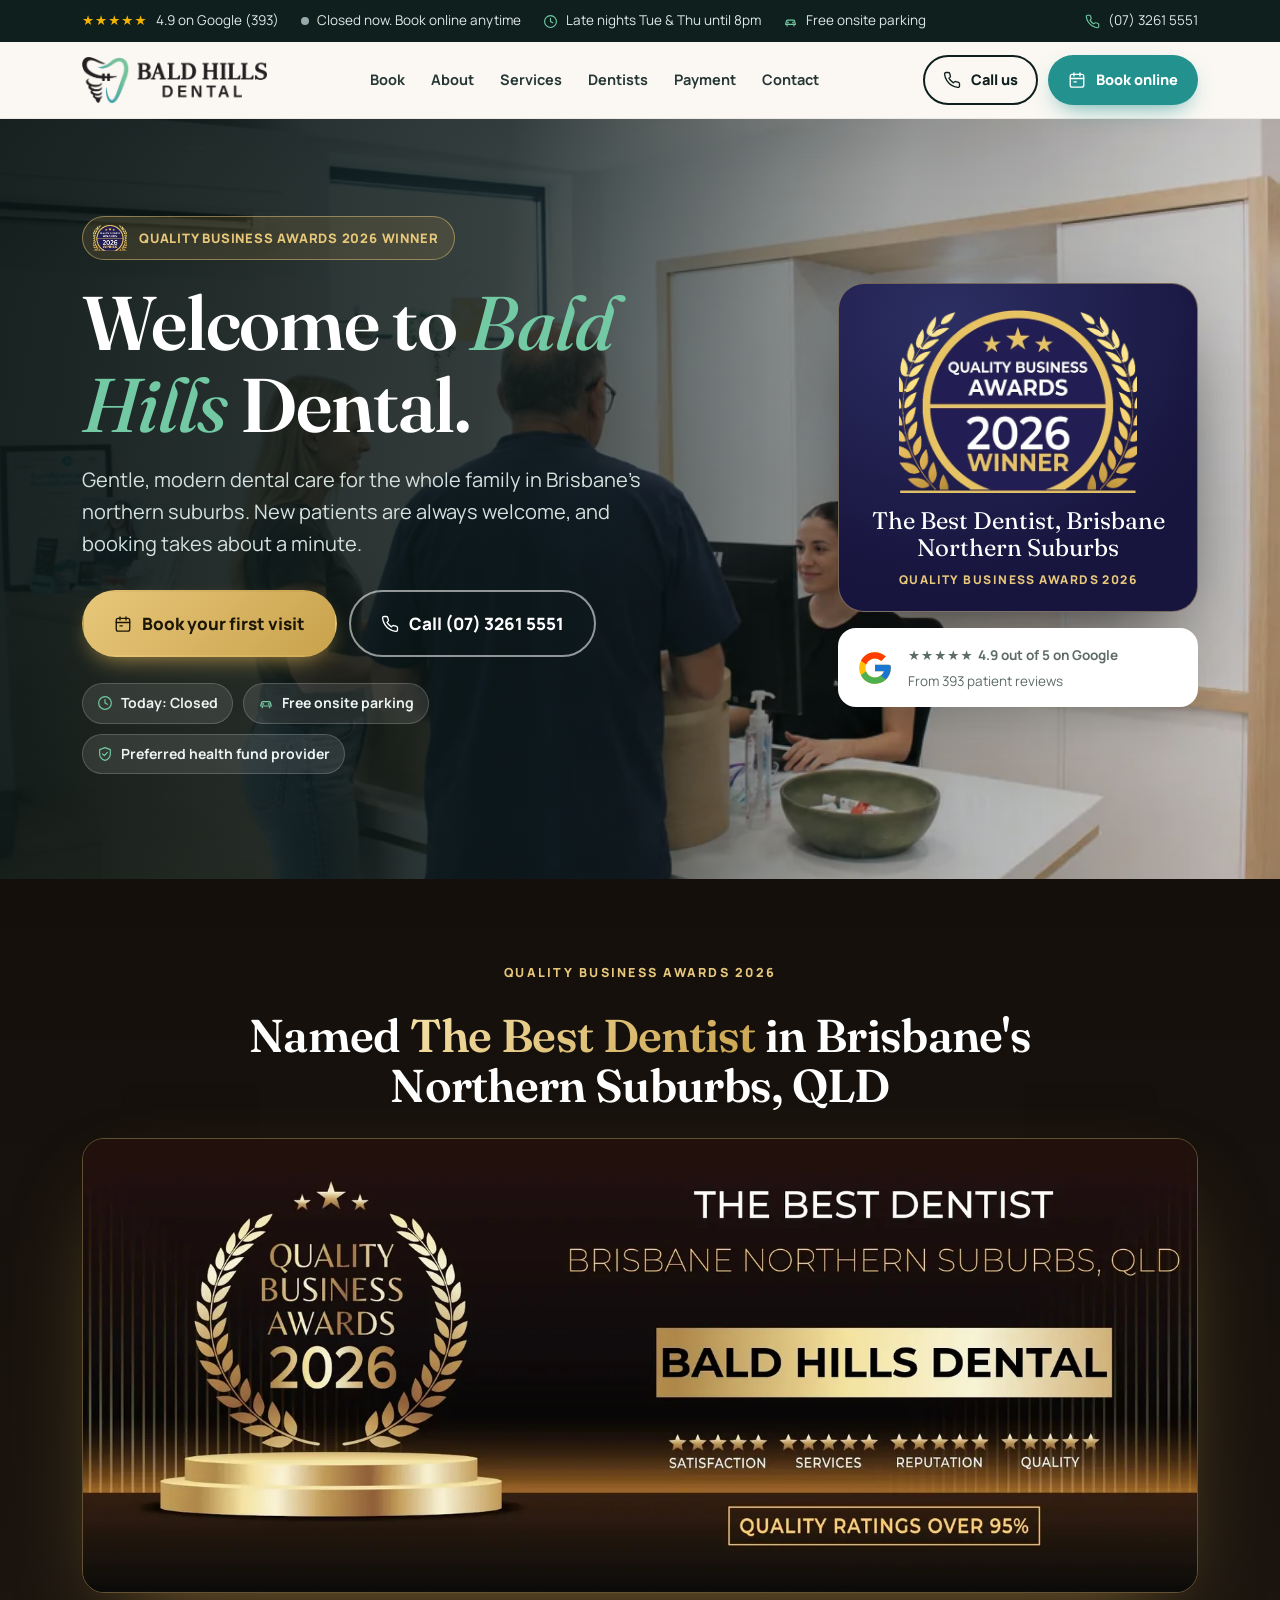
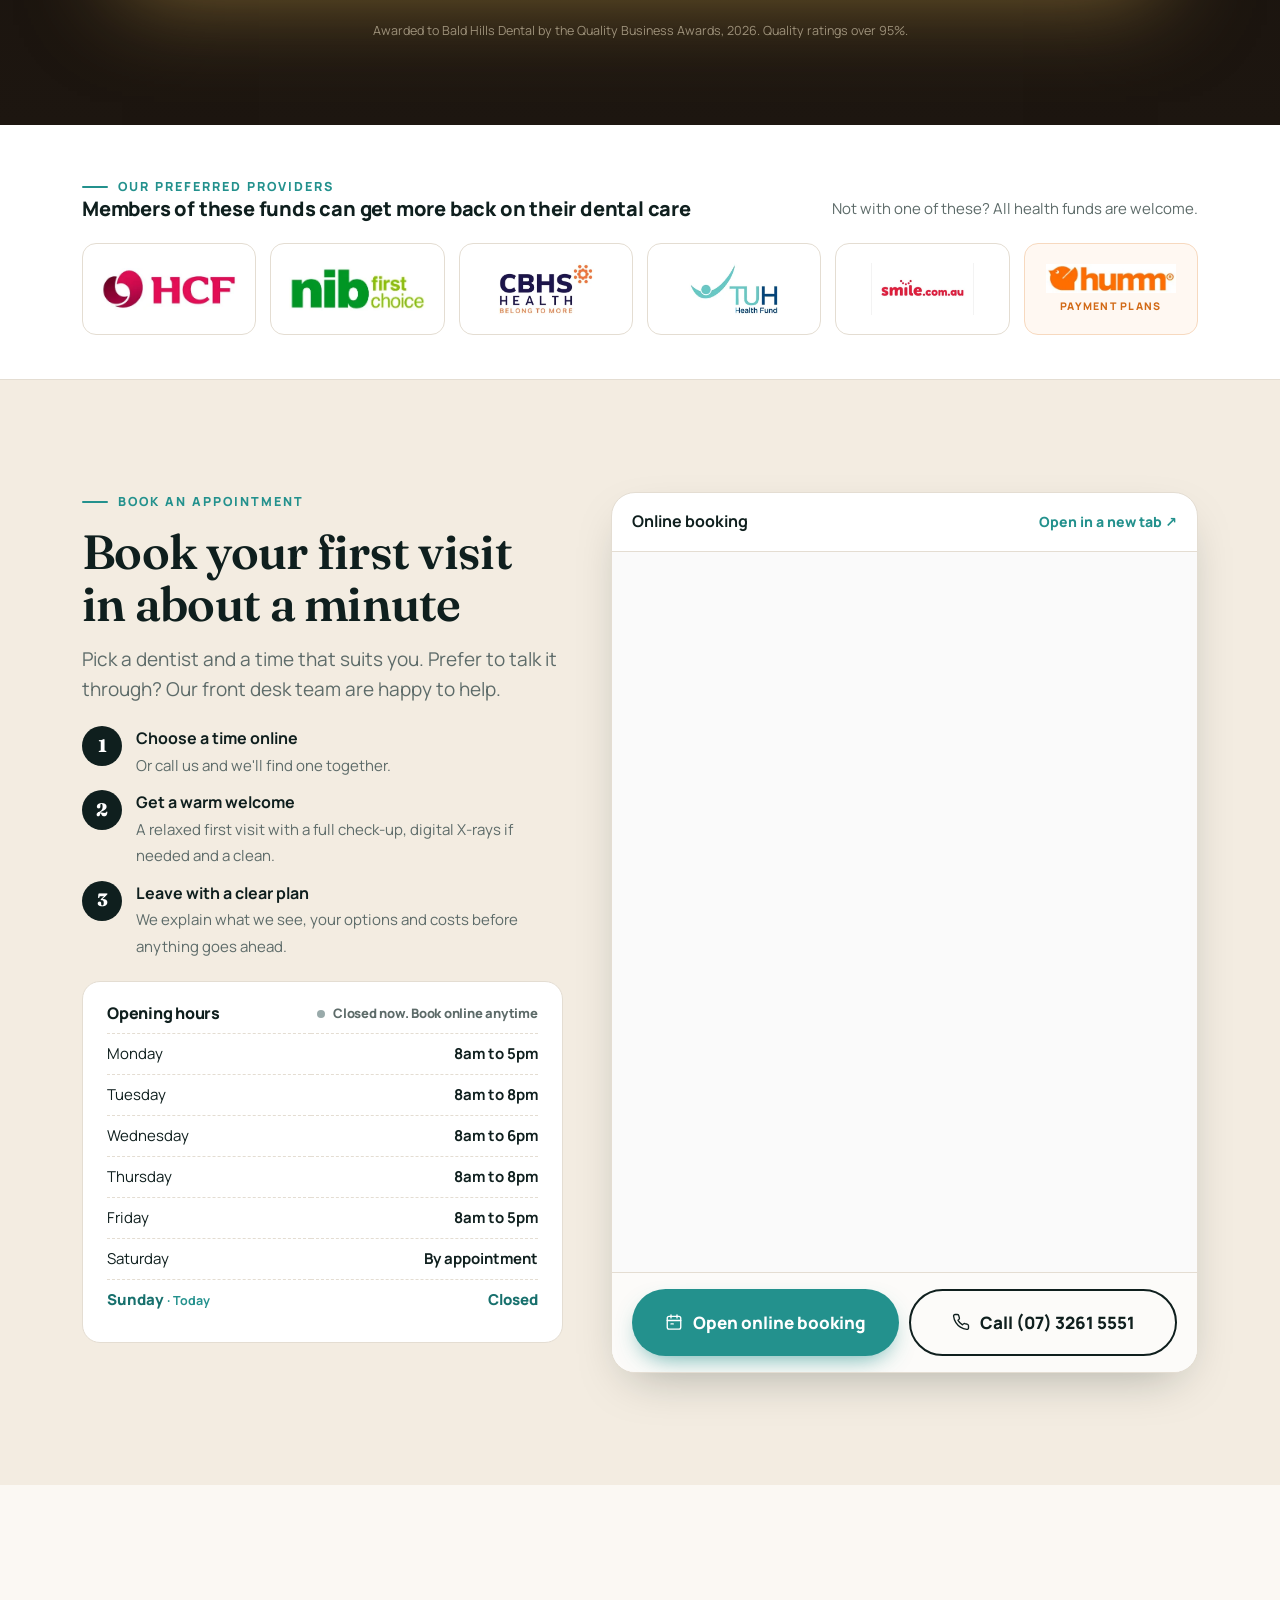
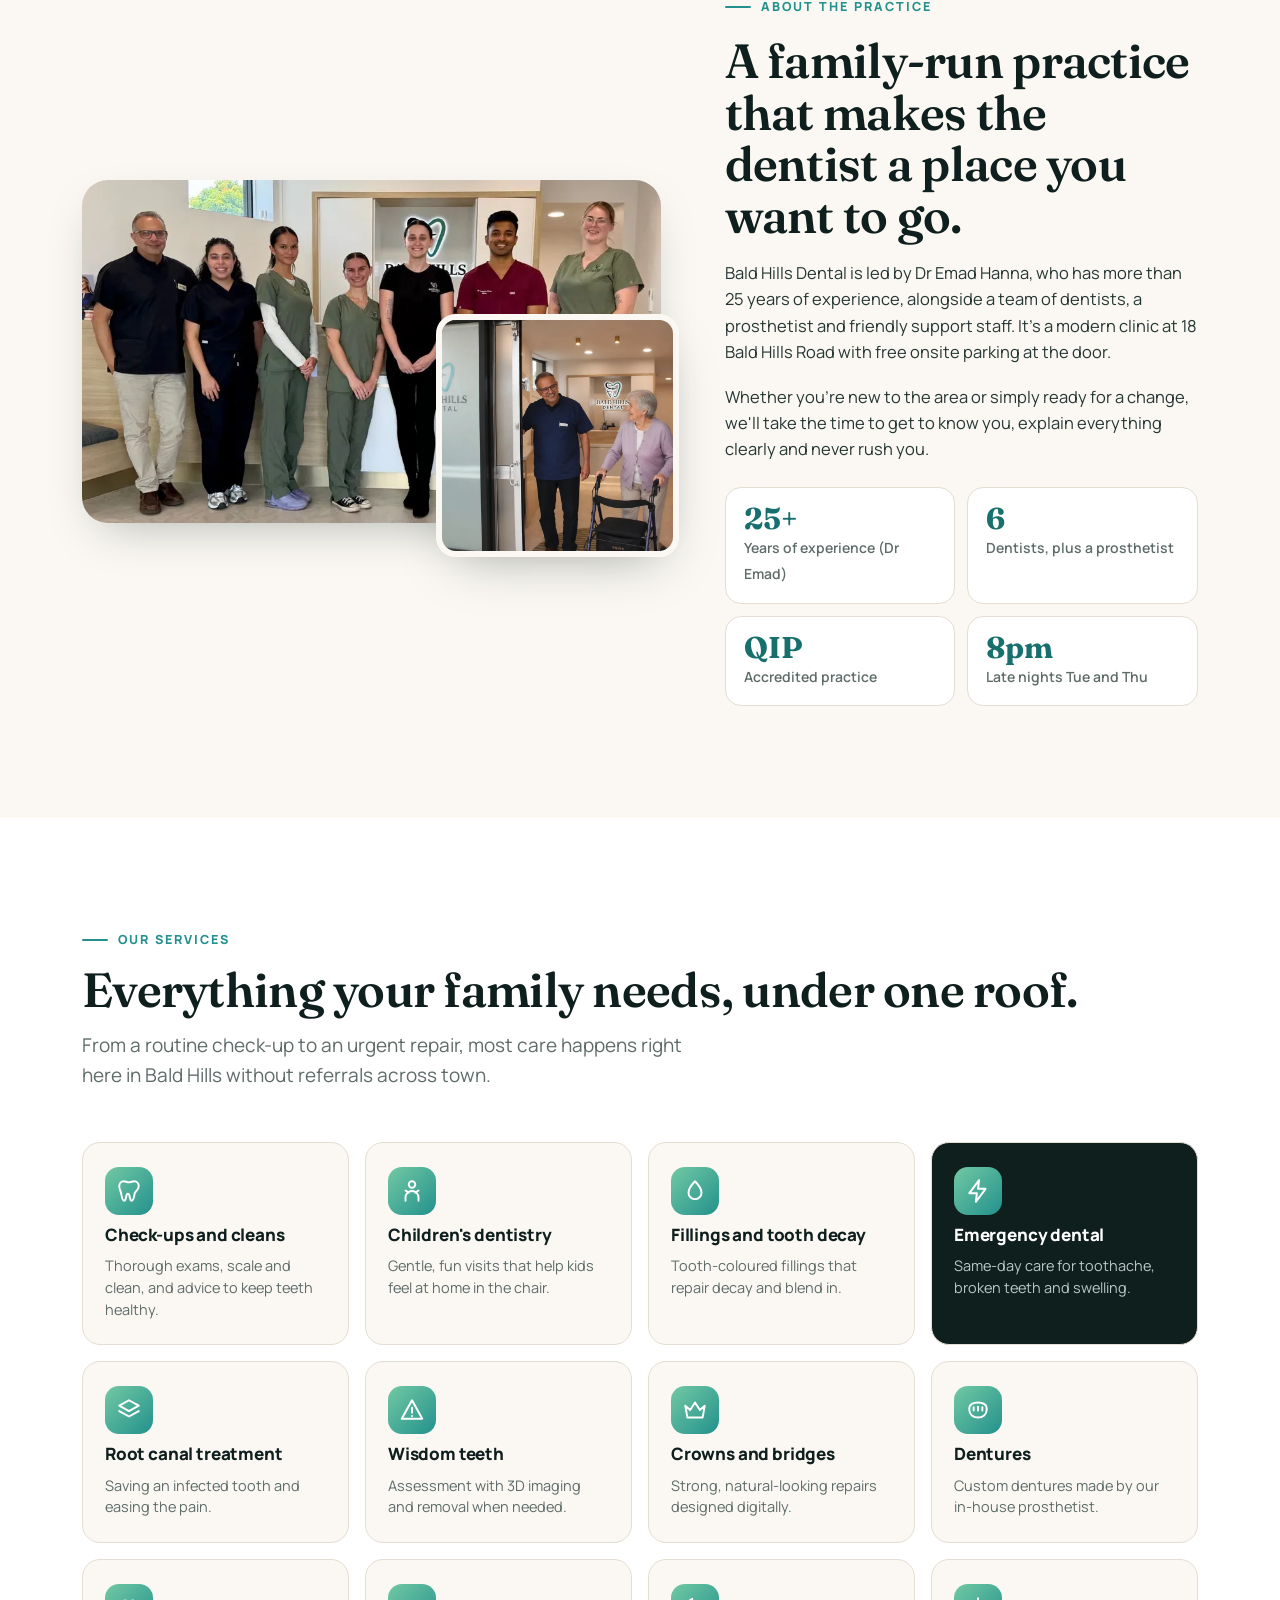
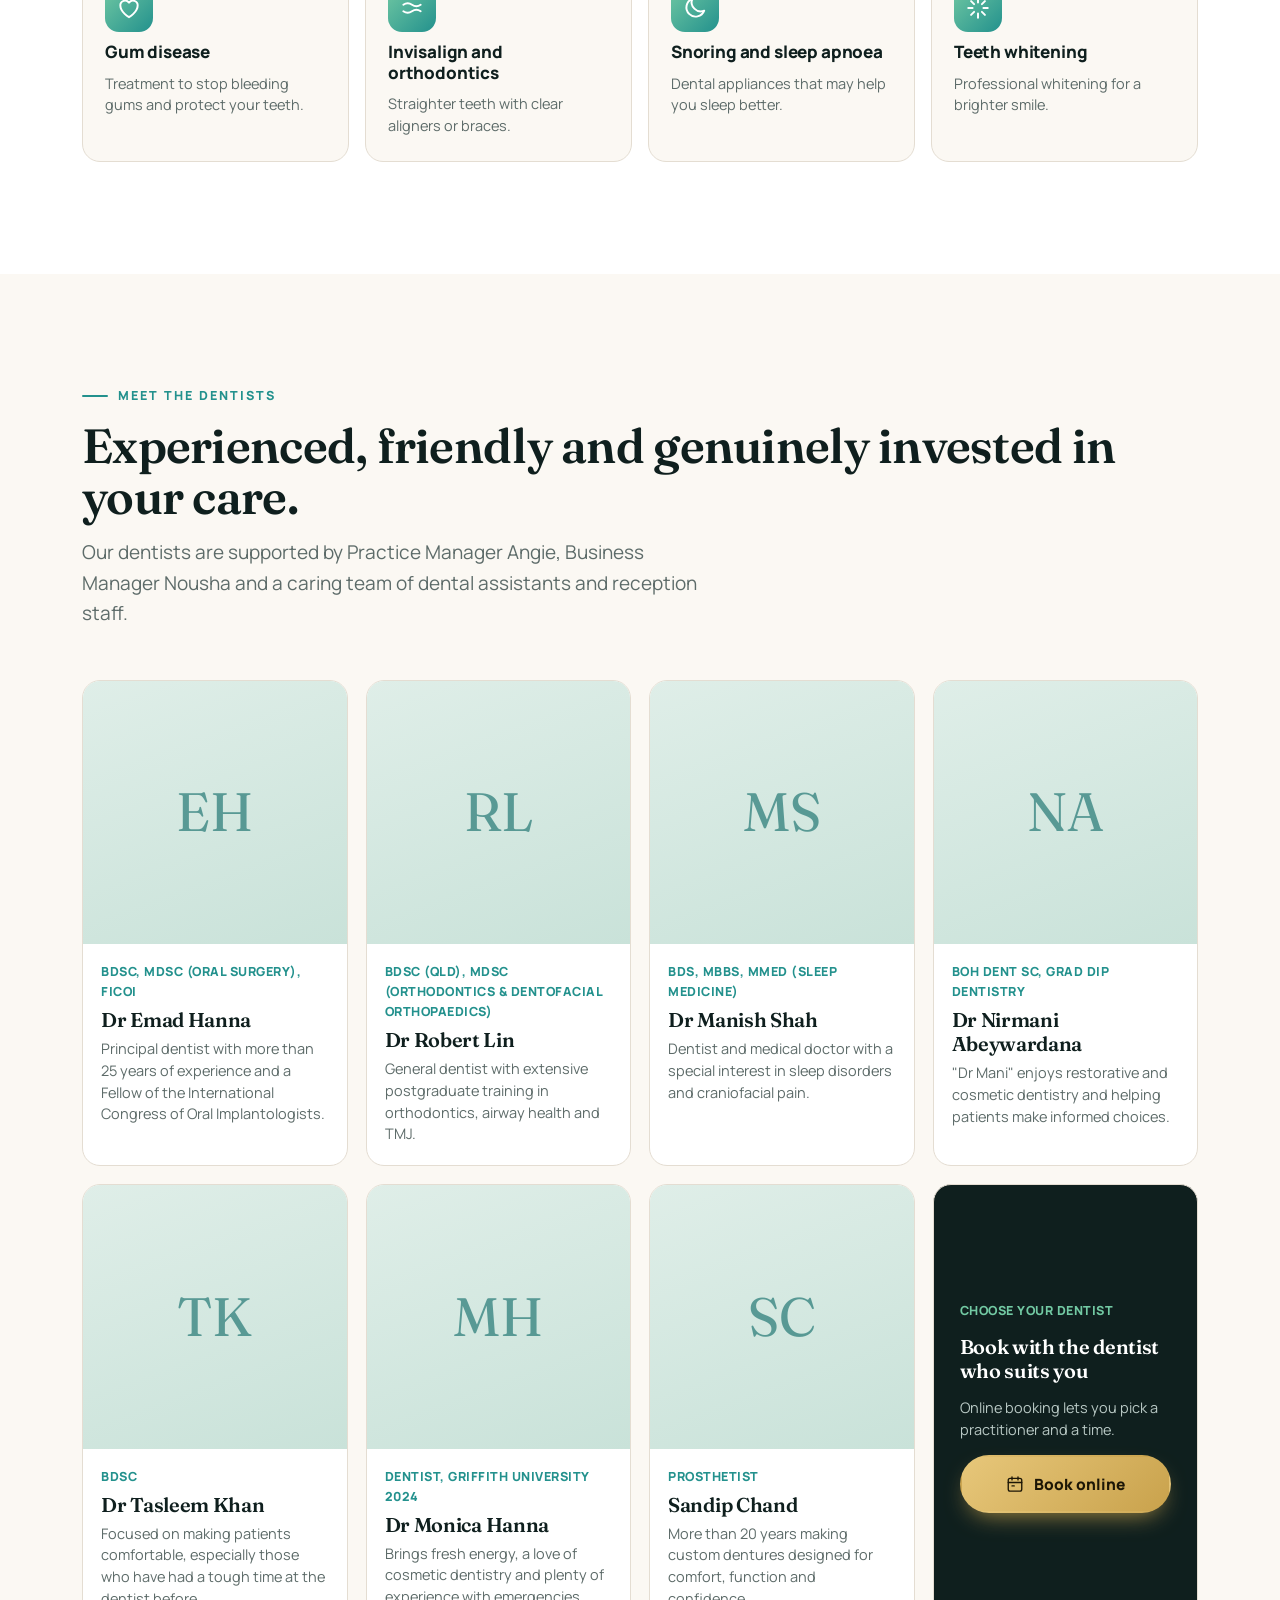
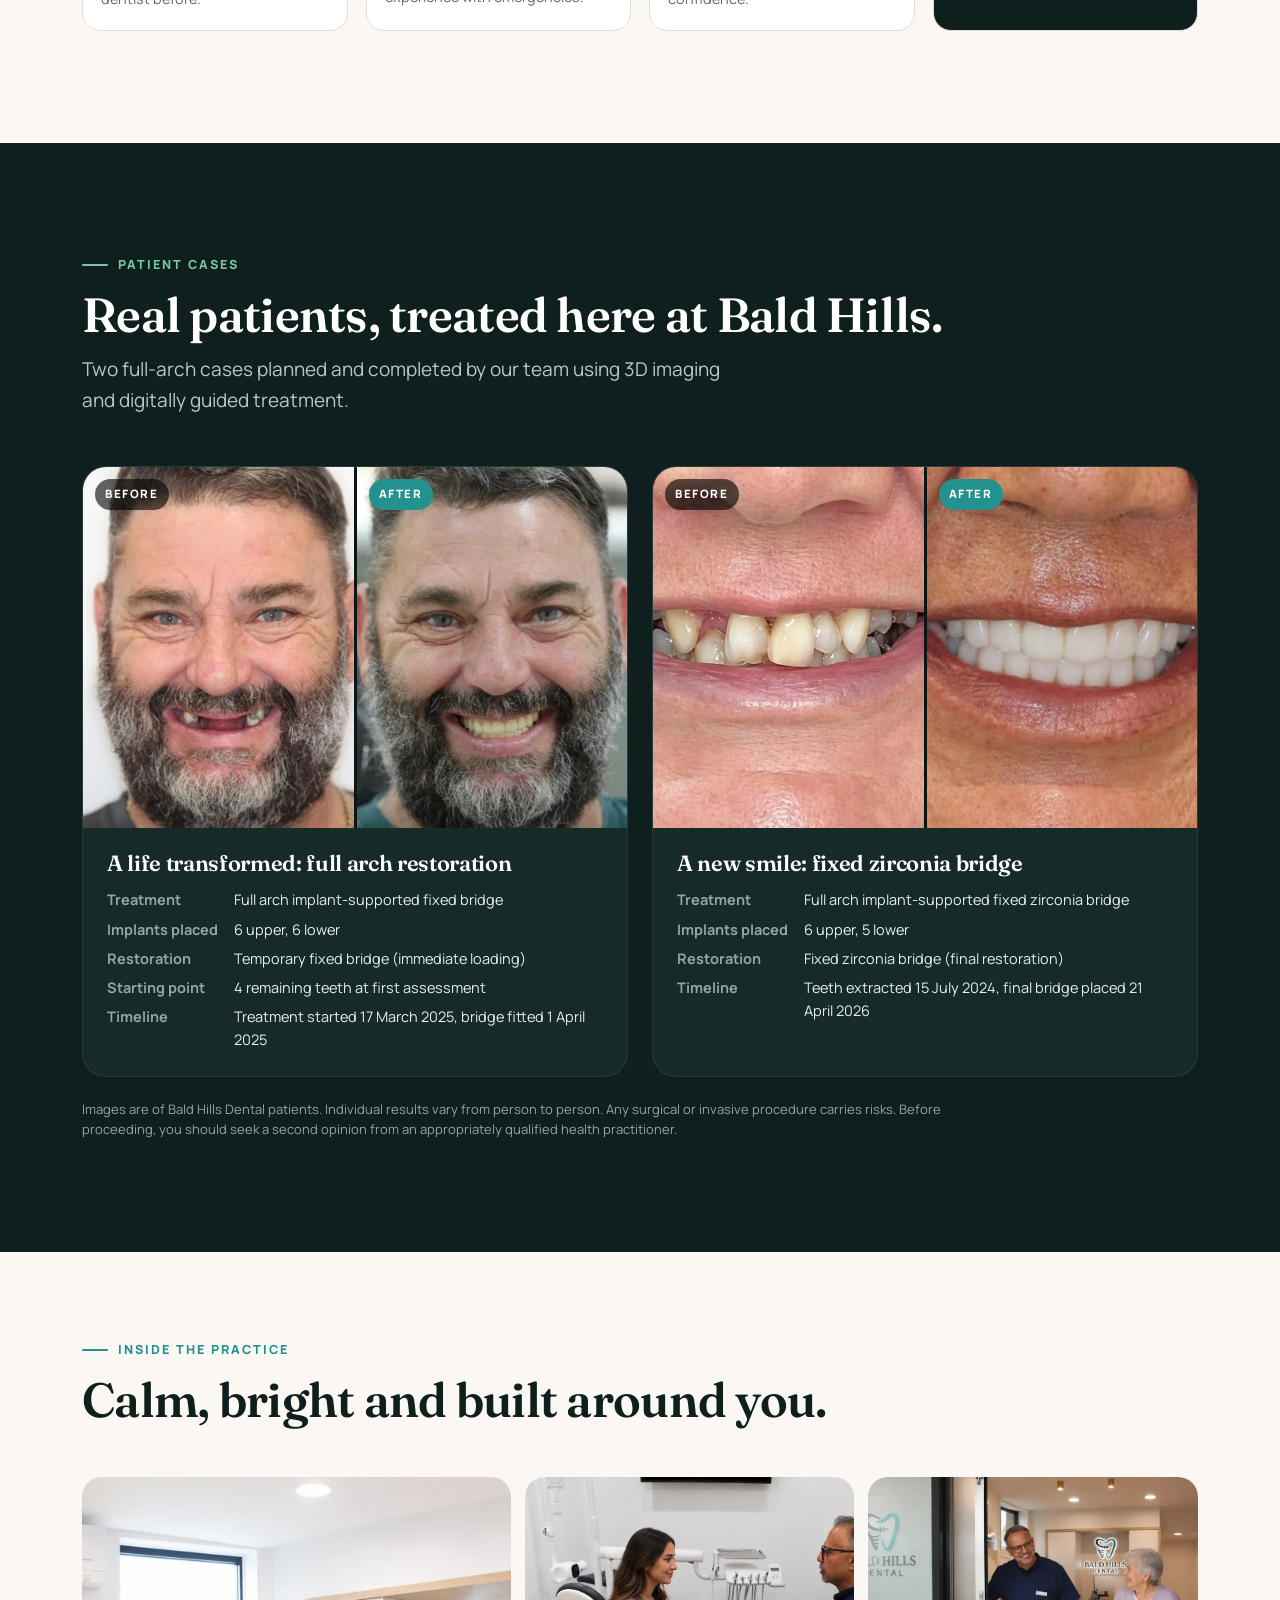
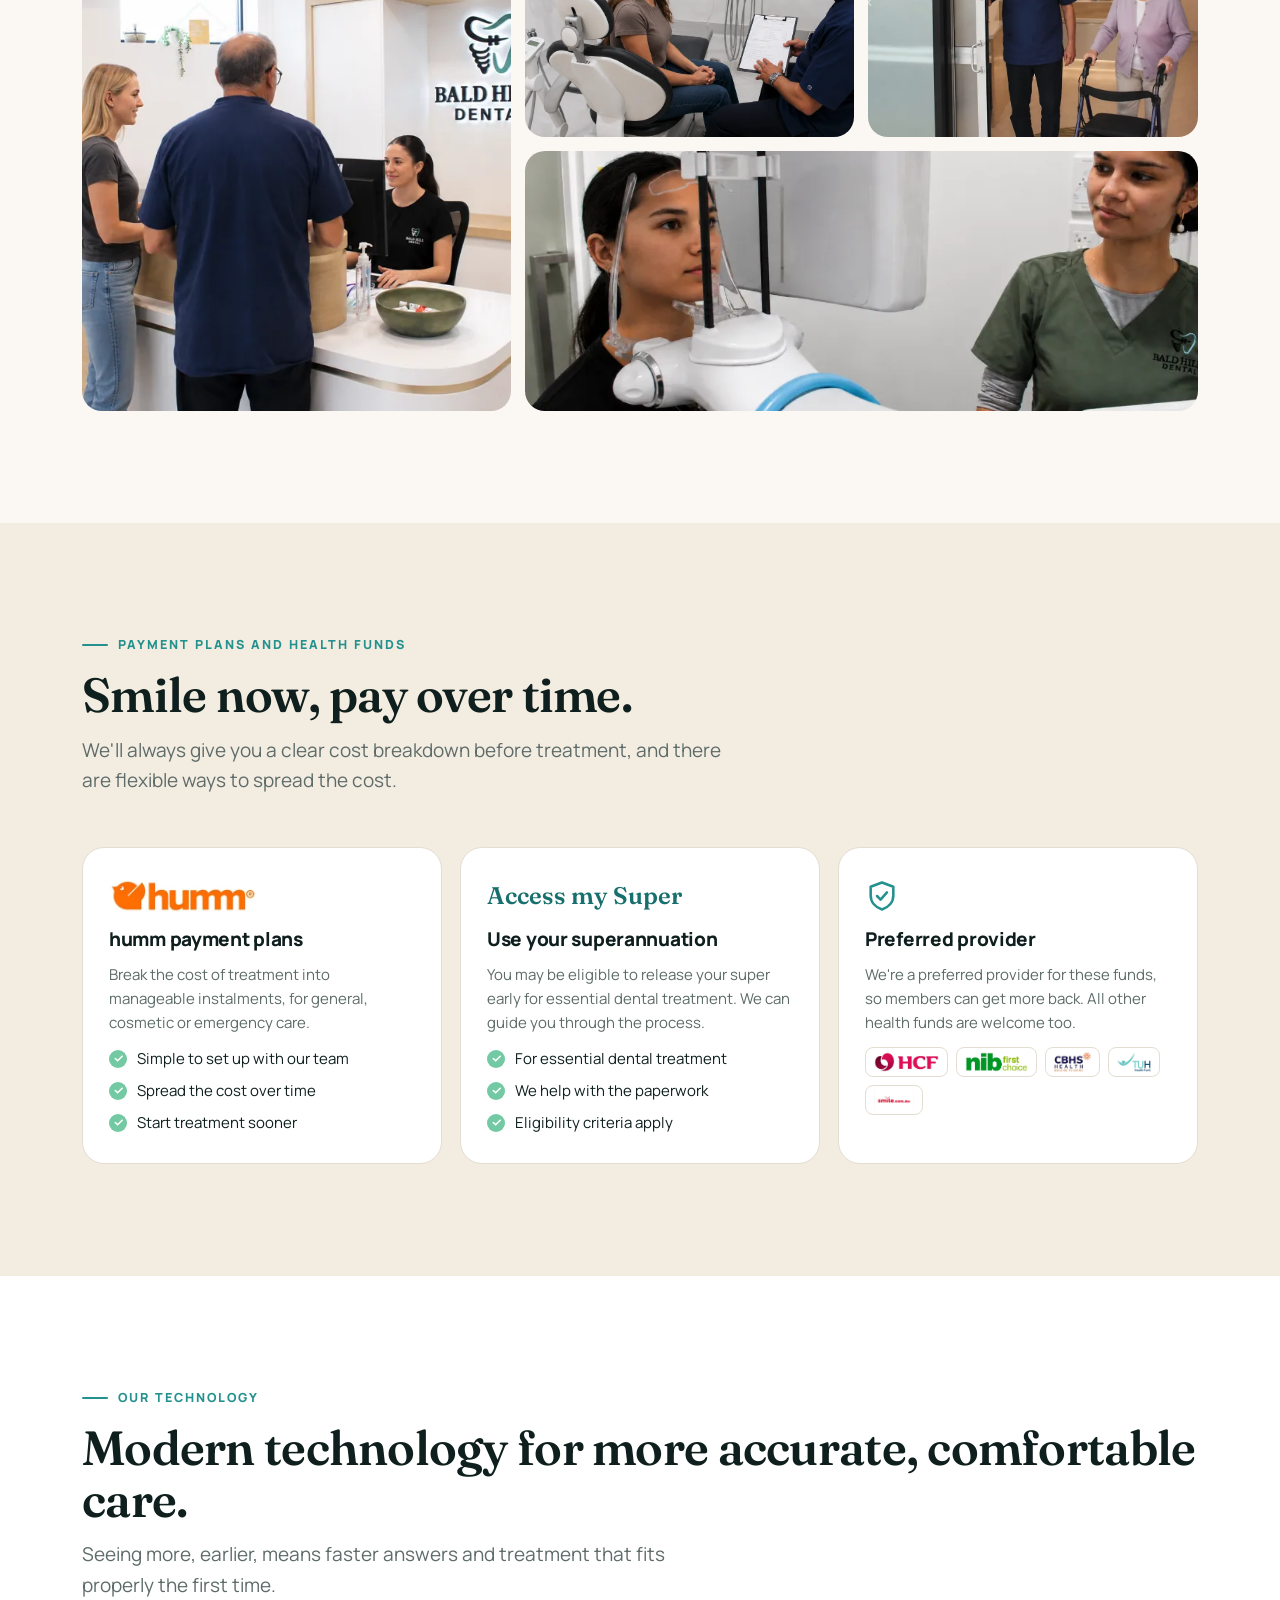
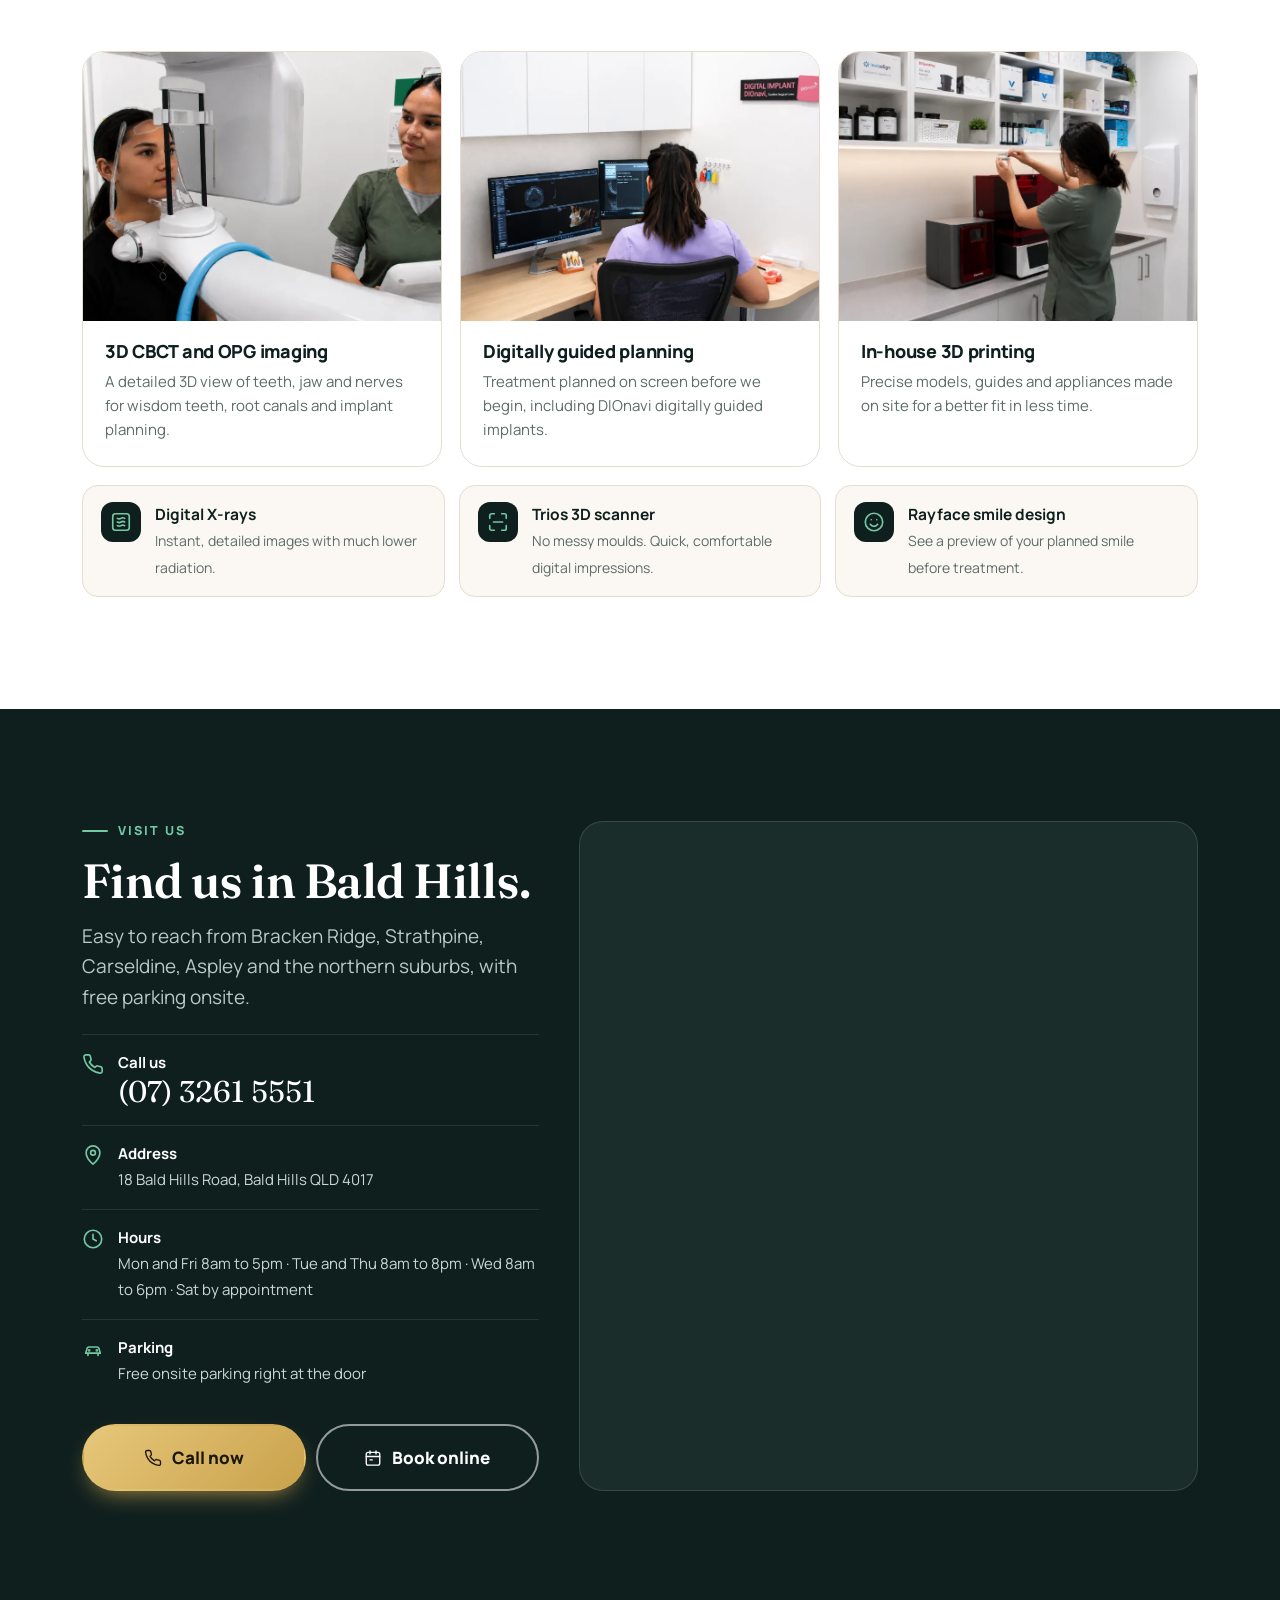
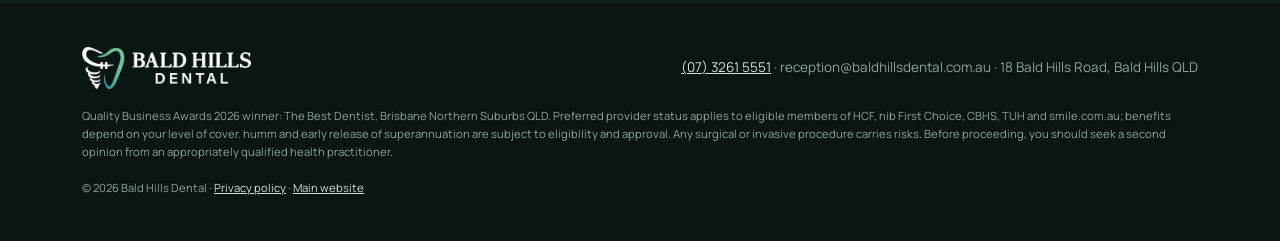
==== new-patients/index.html @ 17e0c35c "Add files via upload" ====
<!doctype html>
<html lang="en-AU">
<head>
<meta charset="utf-8">
<meta name="viewport" content="width=device-width, initial-scale=1, viewport-fit=cover">
<title>New Patients Welcome | Bald Hills Dental, Brisbane North</title>
<meta name="description" content="Award-winning family dentist in Bald Hills. New patients welcome, late nights Tue and Thu, free parking and preferred provider for HCF, nib, CBHS and TUH. Book online.">
<meta name="robots" content="noindex, follow">
<meta name="theme-color" content="#0f1f1e">
<link rel="icon" href="../assets/images/logo-icon.webp">
<!-- Settings: add the real Google rating and review count from the practice's Google Business Profile.
     Leave rating blank and the badge simply says "Read our Google reviews". -->
<script>
  window.BHD = {
    rating: "4.9",       /* Google rating as at 5 Nov 2026 */
    reviewCount: "393",  /* update as reviews grow */
    reviewsUrl: "https://www.google.com/maps/search/?api=1&query=Bald+Hills+Dental+18+Bald+Hills+Rd+Bald+Hills+QLD"
  };
</script>
<!-- Google Tag Manager (Bald Hills Dental container) -->
<script>(function(w,d,s,l,i){w[l]=w[l]||[];w[l].push({'gtm.start':new Date().getTime(),event:'gtm.js'});var f=d.getElementsByTagName(s)[0],j=d.createElement(s),dl=l!='dataLayer'?'&l='+l:'';j.async=true;j.src='https://www.googletagmanager.com/gtm.js?id='+i+dl;f.parentNode.insertBefore(j,f);})(window,document,'script','dataLayer','GTM-NWV7RPR8');</script>
<link rel="preconnect" href="https://fonts.googleapis.com">
<link rel="preconnect" href="https://fonts.gstatic.com" crossorigin>
<link href="https://fonts.googleapis.com/css2?family=Fraunces:ital,opsz,wght@0,9..144,500;0,9..144,600;1,9..144,500&family=Manrope:wght@500;600;700;800&display=swap" rel="stylesheet">
<link rel="stylesheet" href="../assets/css/styles.css">
<link rel="preload" as="image" href="../assets/images/reception.webp">
</head>
<body data-page="new-patient">
<noscript><iframe src="https://www.googletagmanager.com/ns.html?id=GTM-NWV7RPR8" height="0" width="0" style="display:none;visibility:hidden"></iframe></noscript>

<div class="topbar"><div class="wrap">
  <div class="tb-items">
    <a class="tb-item" data-reviews-link href="#" target="_blank" rel="noopener"><span class="stars" data-stars>★★★★★</span><span data-reviews-short>Google reviews</span></a>
    <span class="tb-item"><span class="dot" data-open-dot></span><span data-open-status>Open Mon to Fri</span></span>
    <span class="tb-item tb-hide"><svg viewBox="0 0 24 24" fill="none" stroke="currentColor" stroke-width="1.8" stroke-linecap="round" stroke-linejoin="round" aria-hidden="true"><circle cx="12" cy="12" r="9.5"/><path d="M12 7v5l3.5 2"/></svg>Late nights Tue &amp; Thu until 8pm</span>
    <span class="tb-item tb-hide"><svg viewBox="0 0 24 24" fill="none" stroke="currentColor" stroke-width="1.8" stroke-linecap="round" stroke-linejoin="round" aria-hidden="true"><path d="M5 16.5h14M6.5 16.5V19M17.5 16.5V19M4 16.5l1.6-5.3A2 2 0 0 1 7.5 9.8h9a2 2 0 0 1 1.9 1.4l1.6 5.3"/><circle cx="7.8" cy="13.6" r=".6"/><circle cx="16.2" cy="13.6" r=".6"/></svg>Free onsite parking</span>
  </div>
  <a class="tb-item tb-hide js-call" href="tel:0732615551" data-loc="topbar"><svg viewBox="0 0 24 24" fill="none" stroke="currentColor" stroke-width="1.8" stroke-linecap="round" stroke-linejoin="round" aria-hidden="true"><path d="M22 16.9v3a2 2 0 0 1-2.2 2 19.8 19.8 0 0 1-8.6-3.1 19.5 19.5 0 0 1-6-6A19.8 19.8 0 0 1 2.1 4.2 2 2 0 0 1 4.1 2h3a2 2 0 0 1 2 1.7c.1.9.4 1.8.7 2.7a2 2 0 0 1-.5 2.1L8 9.8a16 16 0 0 0 6 6l1.3-1.3a2 2 0 0 1 2.1-.4c.9.3 1.8.6 2.7.7a2 2 0 0 1 1.7 2z"/></svg>(07) 3261 5551</a>
</div></div>
<header class="header"><div class="wrap">
  <a class="brand" href="#top" aria-label="Bald Hills Dental"><img src="../assets/images/logo-horizontal.webp" alt="Bald Hills Dental" width="800" height="199"></a>
  <nav class="nav" aria-label="Page sections">
    <a href="#book">Book</a><a href="#about">About</a><a href="#services">Services</a><a href="#team">Dentists</a><a href="#payment">Payment</a><a href="#contact">Contact</a>
  </nav>
  <div class="header-cta"><a class="btn btn-outline js-call " href="tel:0732615551" data-loc="header"><svg viewBox="0 0 24 24" fill="none" stroke="currentColor" stroke-width="1.8" stroke-linecap="round" stroke-linejoin="round" aria-hidden="true"><path d="M22 16.9v3a2 2 0 0 1-2.2 2 19.8 19.8 0 0 1-8.6-3.1 19.5 19.5 0 0 1-6-6A19.8 19.8 0 0 1 2.1 4.2 2 2 0 0 1 4.1 2h3a2 2 0 0 1 2 1.7c.1.9.4 1.8.7 2.7a2 2 0 0 1-.5 2.1L8 9.8a16 16 0 0 0 6 6l1.3-1.3a2 2 0 0 1 2.1-.4c.9.3 1.8.6 2.7.7a2 2 0 0 1 1.7 2z"/></svg>Call us</a><a class="btn btn-primary js-book " href="https://www.ultimoht.net.au/webappointment/PatientDetails.aspx?DentalOfficeID=16752235" target="_blank" rel="noopener" data-loc="header"><svg viewBox="0 0 24 24" fill="none" stroke="currentColor" stroke-width="1.8" stroke-linecap="round" stroke-linejoin="round" aria-hidden="true"><rect x="3" y="4.5" width="18" height="17" rx="2.5"/><path d="M16 2.5v4M8 2.5v4M3 10h18M8 14.5h3"/></svg>Book online</a></div>
</div></header>

<section class="hero" id="top">
  <div class="hero-bg"><img src="../assets/images/reception.webp" alt="" width="934" height="687" fetchpriority="high"></div>
  <div class="wrap">
    <div>
      <span class="hero-award-pill"><img src="../assets/images/award-badge.webp" alt="" width="34" height="26">Quality Business Awards 2026 winner</span>
      <h1>Welcome to <em>Bald Hills</em> Dental.</h1>
      <p class="sub">Gentle, modern dental care for the whole family in Brisbane's northern suburbs. New patients are always welcome, and booking takes about a minute.</p>
      <div class="hero-ctas"><a class="btn btn-gold btn-lg js-book " href="https://www.ultimoht.net.au/webappointment/PatientDetails.aspx?DentalOfficeID=16752235" target="_blank" rel="noopener" data-loc="hero"><svg viewBox="0 0 24 24" fill="none" stroke="currentColor" stroke-width="1.8" stroke-linecap="round" stroke-linejoin="round" aria-hidden="true"><rect x="3" y="4.5" width="18" height="17" rx="2.5"/><path d="M16 2.5v4M8 2.5v4M3 10h18M8 14.5h3"/></svg>Book your first visit</a><a class="btn btn-ghost btn-lg js-call " href="tel:0732615551" data-loc="hero"><svg viewBox="0 0 24 24" fill="none" stroke="currentColor" stroke-width="1.8" stroke-linecap="round" stroke-linejoin="round" aria-hidden="true"><path d="M22 16.9v3a2 2 0 0 1-2.2 2 19.8 19.8 0 0 1-8.6-3.1 19.5 19.5 0 0 1-6-6A19.8 19.8 0 0 1 2.1 4.2 2 2 0 0 1 4.1 2h3a2 2 0 0 1 2 1.7c.1.9.4 1.8.7 2.7a2 2 0 0 1-.5 2.1L8 9.8a16 16 0 0 0 6 6l1.3-1.3a2 2 0 0 1 2.1-.4c.9.3 1.8.6 2.7.7a2 2 0 0 1 1.7 2z"/></svg>Call (07) 3261 5551</a></div>
      <div class="hero-facts">
        <span class="chip"><svg viewBox="0 0 24 24" fill="none" stroke="currentColor" stroke-width="1.8" stroke-linecap="round" stroke-linejoin="round" aria-hidden="true"><circle cx="12" cy="12" r="9.5"/><path d="M12 7v5l3.5 2"/></svg><span data-today-hours>Open Mon to Sat</span></span>
        <span class="chip"><svg viewBox="0 0 24 24" fill="none" stroke="currentColor" stroke-width="1.8" stroke-linecap="round" stroke-linejoin="round" aria-hidden="true"><path d="M5 16.5h14M6.5 16.5V19M17.5 16.5V19M4 16.5l1.6-5.3A2 2 0 0 1 7.5 9.8h9a2 2 0 0 1 1.9 1.4l1.6 5.3"/><circle cx="7.8" cy="13.6" r=".6"/><circle cx="16.2" cy="13.6" r=".6"/></svg>Free onsite parking</span>
        <span class="chip"><svg viewBox="0 0 24 24" fill="none" stroke="currentColor" stroke-width="1.8" stroke-linecap="round" stroke-linejoin="round" aria-hidden="true"><path d="M12 2.5l8 3v6c0 5-3.4 8.6-8 10-4.6-1.4-8-5-8-10v-6z"/><path d="M8.5 12l2.5 2.5 4.5-5"/></svg>Preferred health fund provider</span>
      </div>
    </div>
    <div class="hero-side">
      <div class="badge-card">
        <img src="../assets/images/award-badge.webp" alt="Quality Business Awards 2026 Winner badge" width="500" height="383">
        <div><div class="t1">The Best Dentist, Brisbane Northern Suburbs</div><div class="t2">Quality Business Awards 2026</div></div>
      </div>
      <a class="review-card" data-reviews-link href="#" target="_blank" rel="noopener"><svg class="g" viewBox="0 0 48 48" aria-hidden="true"><path fill="#FFC107" d="M43.6 20.5H42V20H24v8h11.3C33.7 32.7 29.2 36 24 36c-6.6 0-12-5.4-12-12s5.4-12 12-12c3.1 0 5.8 1.2 7.9 3.1l5.7-5.7C34 6.1 29.3 4 24 4 12.9 4 4 12.9 4 24s8.9 20 20 20 20-8.9 20-20c0-1.3-.1-2.4-.4-3.5z"/><path fill="#FF3D00" d="M6.3 14.7l6.6 4.8C14.7 15.1 19 12 24 12c3.1 0 5.8 1.2 7.9 3.1l5.7-5.7C34 6.1 29.3 4 24 4 16.3 4 9.7 8.3 6.3 14.7z"/><path fill="#4CAF50" d="M24 44c5.2 0 9.9-2 13.4-5.2l-6.2-5.2C29.2 35.1 26.7 36 24 36c-5.2 0-9.6-3.3-11.3-8l-6.5 5C9.5 39.6 16.2 44 24 44z"/><path fill="#1976D2" d="M43.6 20.5H42V20H24v8h11.3c-.8 2.2-2.2 4.2-4.1 5.6l6.2 5.2C37 39.2 44 34 44 24c0-1.3-.1-2.4-.4-3.5z"/></svg><div><strong><span class="stars" data-stars>★★★★★ </span><span data-reviews-title>Read our Google reviews</span></strong><span data-reviews-sub>See what local patients say</span></div></a>
    </div>
  </div>
</section>

<section class="award" aria-labelledby="award-h">
  <div class="wrap">
    <span class="kicker">Quality Business Awards 2026</span>
    <h2 id="award-h">Named <span>The Best Dentist</span> in Brisbane's Northern Suburbs, QLD</h2>
    <div class="award-frame reveal"><img src="../assets/images/award-banner.webp" alt="Quality Business Awards 2026: The Best Dentist, Brisbane Northern Suburbs QLD, Bald Hills Dental. Quality ratings over 95 percent." width="1600" height="650" loading="lazy"></div>
    <small>Awarded to Bald Hills Dental by the Quality Business Awards, 2026. Quality ratings over 95%.</small>
  </div>
</section>

<section class="providers" aria-label="Preferred providers">
  <div class="wrap">
    <div class="providers-head">
      <div><span class="eyebrow">Our preferred providers</span><h3>Members of these funds can get more back on their dental care</h3></div>
      <p>Not with one of these? All health funds are welcome.</p>
    </div>
    <div class="logo-row reveal"><div class="logo-tile"><img src="../assets/images/fund-hcf.webp" alt="HCF" loading="lazy"></div><div class="logo-tile"><img src="../assets/images/fund-nib.webp" alt="nib First Choice" loading="lazy"></div><div class="logo-tile"><img src="../assets/images/fund-cbhs.webp" alt="CBHS Health" loading="lazy"></div><div class="logo-tile"><img src="../assets/images/fund-tuh.webp" alt="TUH Health Fund" loading="lazy"></div><div class="logo-tile"><img src="../assets/images/fund-smile.webp" alt="smile.com.au" loading="lazy"></div><div class="logo-tile pay"><img src="../assets/images/pay-humm.webp" alt="humm" loading="lazy" style="max-height:30px"><span class="tag">Payment plans</span></div></div>
  </div>
</section>

<section class="section booking" id="book">
  <div class="wrap booking-grid">
    <div class="book-info">
      <div class="section-head" style="margin-bottom:0"><span class="eyebrow">Book an appointment</span><h2>Book your first visit in about a minute</h2><p class="lead">Pick a dentist and a time that suits you. Prefer to talk it through? Our front desk team are happy to help.</p></div>
      <div class="steps"><div class="step"><div><strong>Choose a time online</strong><span>Or call us and we'll find one together.</span></div></div><div class="step"><div><strong>Get a warm welcome</strong><span>A relaxed first visit with a full check-up, digital X-rays if needed and a clean.</span></div></div><div class="step"><div><strong>Leave with a clear plan</strong><span>We explain what we see, your options and costs before anything goes ahead.</span></div></div></div>
      <div class="hours"><h3>Opening hours <span class="status"><span class="dot" data-open-dot></span><span data-open-status></span></span></h3><table><tr data-day="1"><td>Monday</td><td>8am to 5pm</td></tr><tr data-day="2"><td>Tuesday</td><td>8am to 8pm</td></tr><tr data-day="3"><td>Wednesday</td><td>8am to 6pm</td></tr><tr data-day="4"><td>Thursday</td><td>8am to 8pm</td></tr><tr data-day="5"><td>Friday</td><td>8am to 5pm</td></tr><tr data-day="6"><td>Saturday</td><td>By appointment</td></tr><tr data-day="0"><td>Sunday</td><td>Closed</td></tr></table></div>
    </div>
    <div class="book-frame reveal">
      <div class="book-frame-head"><strong>Online booking</strong><a class="js-book" href="https://www.ultimoht.net.au/webappointment/PatientDetails.aspx?DentalOfficeID=16752235" target="_blank" rel="noopener" data-loc="booking-newtab">Open in a new tab ↗</a></div>
      <iframe src="https://www.ultimoht.net.au/webappointment/PatientDetails.aspx?DentalOfficeID=16752235" title="Bald Hills Dental online booking" loading="lazy"></iframe>
      <div class="book-frame-foot"><a class="btn btn-primary btn-lg js-book " href="https://www.ultimoht.net.au/webappointment/PatientDetails.aspx?DentalOfficeID=16752235" target="_blank" rel="noopener" data-loc="booking"><svg viewBox="0 0 24 24" fill="none" stroke="currentColor" stroke-width="1.8" stroke-linecap="round" stroke-linejoin="round" aria-hidden="true"><rect x="3" y="4.5" width="18" height="17" rx="2.5"/><path d="M16 2.5v4M8 2.5v4M3 10h18M8 14.5h3"/></svg>Open online booking</a><a class="btn btn-outline btn-lg js-call " href="tel:0732615551" data-loc="booking"><svg viewBox="0 0 24 24" fill="none" stroke="currentColor" stroke-width="1.8" stroke-linecap="round" stroke-linejoin="round" aria-hidden="true"><path d="M22 16.9v3a2 2 0 0 1-2.2 2 19.8 19.8 0 0 1-8.6-3.1 19.5 19.5 0 0 1-6-6A19.8 19.8 0 0 1 2.1 4.2 2 2 0 0 1 4.1 2h3a2 2 0 0 1 2 1.7c.1.9.4 1.8.7 2.7a2 2 0 0 1-.5 2.1L8 9.8a16 16 0 0 0 6 6l1.3-1.3a2 2 0 0 1 2.1-.4c.9.3 1.8.6 2.7.7a2 2 0 0 1 1.7 2z"/></svg>Call (07) 3261 5551</a></div>
    </div>
  </div>
</section>

<section class="section" id="about">
  <div class="wrap about-grid">
    <div class="about-media reveal">
      <img class="main" src="../assets/images/team.webp" alt="The Bald Hills Dental team at reception" width="909" height="539" loading="lazy">
      <img class="float" src="../assets/images/welcome.webp" alt="Dr Emad Hanna welcoming a patient at the front door" width="881" height="799" loading="lazy">
    </div>
    <div class="about-copy">
      <span class="eyebrow">About the practice</span>
      <h2>A family-run practice that makes the dentist a place you want to go.</h2>
      <p>Bald Hills Dental is led by Dr Emad Hanna, who has more than 25 years of experience, alongside a team of dentists, a prosthetist and friendly support staff. It's a modern clinic at 18 Bald Hills Road with free onsite parking at the door.</p>
      <p>Whether you're new to the area or simply ready for a change, we'll take the time to get to know you, explain everything clearly and never rush you.</p>
      <div class="stats">
        <div class="stat"><b>25+</b><span>Years of experience (Dr Emad)</span></div>
        <div class="stat"><b>6</b><span>Dentists, plus a prosthetist</span></div>
        <div class="stat"><b>QIP</b><span>Accredited practice</span></div>
        <div class="stat"><b>8pm</b><span>Late nights Tue and Thu</span></div>
      </div>
    </div>
  </div>
</section>

<section class="section services" id="services">
  <div class="wrap">
    <div class="section-head"><span class="eyebrow">Our services</span><h2>Everything your family needs, under one roof.</h2><p class="lead">From a routine check-up to an urgent repair, most care happens right here in Bald Hills without referrals across town.</p></div>
    <div class="svc-grid reveal"><div class="svc"><div class="ic"><svg viewBox="0 0 24 24" fill="none" stroke="currentColor" stroke-width="1.8" stroke-linecap="round" stroke-linejoin="round" aria-hidden="true"><path d="M7 3c-2.2 0-4 1.8-4 4.5 0 2.5 1 4 1.6 6.2.6 2.3.9 7.3 2.9 7.3 1.6 0 1.7-3.4 2.2-5 .3-1 .7-1.5 1.3-1.5s1 .5 1.3 1.5c.5 1.6.6 5 2.2 5 2 0 2.3-5 2.9-7.3C19 11.5 21 10 21 7.5 21 4.8 19.2 3 17 3c-1.9 0-3 1-5 1S8.9 3 7 3z"/></svg></div><h3>Check-ups and cleans</h3><p>Thorough exams, scale and clean, and advice to keep teeth healthy.</p></div><div class="svc"><div class="ic"><svg viewBox="0 0 24 24" fill="none" stroke="currentColor" stroke-width="1.8" stroke-linecap="round" stroke-linejoin="round" aria-hidden="true"><circle cx="12" cy="6" r="3"/><path d="M6 21v-3a6 6 0 0 1 12 0v3M9 13.5l-3-2M15 13.5l3-2"/></svg></div><h3>Children's dentistry</h3><p>Gentle, fun visits that help kids feel at home in the chair.</p></div><div class="svc"><div class="ic"><svg viewBox="0 0 24 24" fill="none" stroke="currentColor" stroke-width="1.8" stroke-linecap="round" stroke-linejoin="round" aria-hidden="true"><path d="M12 3s6 6.2 6 10.5a6 6 0 0 1-12 0C6 9.2 12 3 12 3z"/></svg></div><h3>Fillings and tooth decay</h3><p>Tooth-coloured fillings that repair decay and blend in.</p></div><div class="svc feature"><div class="ic"><svg viewBox="0 0 24 24" fill="none" stroke="currentColor" stroke-width="1.8" stroke-linecap="round" stroke-linejoin="round" aria-hidden="true"><path d="M13 2L4 14h7l-1 8 9-12h-7z"/></svg></div><h3>Emergency dental</h3><p>Same-day care for toothache, broken teeth and swelling.</p></div><div class="svc"><div class="ic"><svg viewBox="0 0 24 24" fill="none" stroke="currentColor" stroke-width="1.8" stroke-linecap="round" stroke-linejoin="round" aria-hidden="true"><path d="M12 3l9 5-9 5-9-5z"/><path d="M3 13l9 5 9-5"/></svg></div><h3>Root canal treatment</h3><p>Saving an infected tooth and easing the pain.</p></div><div class="svc"><div class="ic"><svg viewBox="0 0 24 24" fill="none" stroke="currentColor" stroke-width="1.8" stroke-linecap="round" stroke-linejoin="round" aria-hidden="true"><path d="M12 3l9.5 17h-19z"/><path d="M12 10v4.5M12 17.5h.01"/></svg></div><h3>Wisdom teeth</h3><p>Assessment with 3D imaging and removal when needed.</p></div><div class="svc"><div class="ic"><svg viewBox="0 0 24 24" fill="none" stroke="currentColor" stroke-width="1.8" stroke-linecap="round" stroke-linejoin="round" aria-hidden="true"><path d="M3 8l4.5 4L12 5l4.5 7L21 8l-2 11H5z"/></svg></div><h3>Crowns and bridges</h3><p>Strong, natural-looking repairs designed digitally.</p></div><div class="svc"><div class="ic"><svg viewBox="0 0 24 24" fill="none" stroke="currentColor" stroke-width="1.8" stroke-linecap="round" stroke-linejoin="round" aria-hidden="true"><path d="M4 10c0-3 3.6-5 8-5s8 2 8 5v2c0 4-3.6 7-8 7s-8-3-8-7z"/><path d="M8 9.5v3M12 9v3.5M16 9.5v3"/></svg></div><h3>Dentures</h3><p>Custom dentures made by our in-house prosthetist.</p></div><div class="svc"><div class="ic"><svg viewBox="0 0 24 24" fill="none" stroke="currentColor" stroke-width="1.8" stroke-linecap="round" stroke-linejoin="round" aria-hidden="true"><path d="M12 20.5s-8-4.6-8-10.7A4.4 4.4 0 0 1 12 7a4.4 4.4 0 0 1 8 2.8c0 6.1-8 10.7-8 10.7z"/></svg></div><h3>Gum disease</h3><p>Treatment to stop bleeding gums and protect your teeth.</p></div><div class="svc"><div class="ic"><svg viewBox="0 0 24 24" fill="none" stroke="currentColor" stroke-width="1.8" stroke-linecap="round" stroke-linejoin="round" aria-hidden="true"><path d="M4 9c2.7-2 5.3-2 8 0s5.3 2 8 0M4 15c2.7 2 5.3 2 8 0s5.3-2 8 0"/></svg></div><h3>Invisalign and orthodontics</h3><p>Straighter teeth with clear aligners or braces.</p></div><div class="svc"><div class="ic"><svg viewBox="0 0 24 24" fill="none" stroke="currentColor" stroke-width="1.8" stroke-linecap="round" stroke-linejoin="round" aria-hidden="true"><path d="M20.5 14.5A8.5 8.5 0 0 1 9.5 3.5a8.5 8.5 0 1 0 11 11z"/></svg></div><h3>Snoring and sleep apnoea</h3><p>Dental appliances that may help you sleep better.</p></div><div class="svc"><div class="ic"><svg viewBox="0 0 24 24" fill="none" stroke="currentColor" stroke-width="1.8" stroke-linecap="round" stroke-linejoin="round" aria-hidden="true"><path d="M12 3v4M12 17v4M3 12h4M17 12h4M5.6 5.6l2.8 2.8M15.6 15.6l2.8 2.8M18.4 5.6l-2.8 2.8M8.4 15.6l-2.8 2.8"/></svg></div><h3>Teeth whitening</h3><p>Professional whitening for a brighter smile.</p></div></div>
  </div>
</section>

<section class="section" id="team" style="background:var(--cream)">
  <div class="wrap">
    <div class="section-head"><span class="eyebrow">Meet the dentists</span><h2>Experienced, friendly and genuinely invested in your care.</h2><p class="lead">Our dentists are supported by Practice Manager Angie, Business Manager Nousha and a caring team of dental assistants and reception staff.</p></div>
    <div class="team-grid reveal"><article class="doc"><div class="ph"><img src="https://baldhillsdental.com.au/wp-content/uploads/2024/12/Dr-Emad-Hanna-square-image.jpg" alt="Dr Emad Hanna" loading="lazy" width="400" height="400"><span class="mono">EH</span></div><div class="bd"><span class="q">BDSc, MDSc (Oral Surgery), FICOI</span><h3>Dr Emad Hanna</h3><p>Principal dentist with more than 25 years of experience and a Fellow of the International Congress of Oral Implantologists.</p></div></article><article class="doc"><div class="ph"><img src="https://baldhillsdental.com.au/wp-content/uploads/2025/04/2.1.png" alt="Dr Robert Lin" loading="lazy" width="400" height="400"><span class="mono">RL</span></div><div class="bd"><span class="q">BDSc (QLD), MDSc (Orthodontics &amp; Dentofacial Orthopaedics)</span><h3>Dr Robert Lin</h3><p>General dentist with extensive postgraduate training in orthodontics, airway health and TMJ.</p></div></article><article class="doc"><div class="ph"><img src="https://baldhillsdental.com.au/wp-content/uploads/2024/12/Dr-Manish-Shah-square-image.jpg" alt="Dr Manish Shah" loading="lazy" width="400" height="400"><span class="mono">MS</span></div><div class="bd"><span class="q">BDS, MBBS, MMed (Sleep Medicine)</span><h3>Dr Manish Shah</h3><p>Dentist and medical doctor with a special interest in sleep disorders and craniofacial pain.</p></div></article><article class="doc"><div class="ph"><img src="https://baldhillsdental.com.au/wp-content/uploads/2025/04/1.1.png" alt="Dr Nirmani Abeywardana" loading="lazy" width="400" height="400"><span class="mono">NA</span></div><div class="bd"><span class="q">BOH Dent Sc, Grad Dip Dentistry</span><h3>Dr Nirmani Abeywardana</h3><p>"Dr Mani" enjoys restorative and cosmetic dentistry and helping patients make informed choices.</p></div></article><article class="doc"><div class="ph"><img src="https://baldhillsdental.com.au/wp-content/uploads/2024/12/Dr-Tasleem-Khan-square-image.jpg" alt="Dr Tasleem Khan" loading="lazy" width="400" height="400"><span class="mono">TK</span></div><div class="bd"><span class="q">BDSc</span><h3>Dr Tasleem Khan</h3><p>Focused on making patients comfortable, especially those who have had a tough time at the dentist before.</p></div></article><article class="doc"><div class="ph"><img src="https://baldhillsdental.com.au/wp-content/uploads/2025/02/monica.jpg" alt="Dr Monica Hanna" loading="lazy" width="400" height="400"><span class="mono">MH</span></div><div class="bd"><span class="q">Dentist, Griffith University 2024</span><h3>Dr Monica Hanna</h3><p>Brings fresh energy, a love of cosmetic dentistry and plenty of experience with emergencies.</p></div></article><article class="doc"><div class="ph"><img src="https://baldhillsdental.com.au/wp-content/uploads/2024/12/502x494.png" alt="Sandip Chand" loading="lazy" width="400" height="400"><span class="mono">SC</span></div><div class="bd"><span class="q">Prosthetist</span><h3>Sandip Chand</h3><p>More than 20 years making custom dentures designed for comfort, function and confidence.</p></div></article><article class="doc" style="background:var(--ink);color:#fff;justify-content:center"><div class="bd" style="gap:14px;padding:26px"><span class="q" style="color:var(--mint)">Choose your dentist</span><h3 style="color:#fff">Book with the dentist who suits you</h3><p style="color:#b9c9c5;display:block">Online booking lets you pick a practitioner and a time.</p><a class="btn btn-gold js-book " href="https://www.ultimoht.net.au/webappointment/PatientDetails.aspx?DentalOfficeID=16752235" target="_blank" rel="noopener" data-loc="team"><svg viewBox="0 0 24 24" fill="none" stroke="currentColor" stroke-width="1.8" stroke-linecap="round" stroke-linejoin="round" aria-hidden="true"><rect x="3" y="4.5" width="18" height="17" rx="2.5"/><path d="M16 2.5v4M8 2.5v4M3 10h18M8 14.5h3"/></svg>Book online</a></div></article></div>
  </div>
</section>

<section class="section ba" id="results">
  <div class="wrap">
    <div class="section-head"><span class="eyebrow">Patient cases</span><h2>Real patients, treated here at Bald Hills.</h2><p class="lead">Two full-arch cases planned and completed by our team using 3D imaging and digitally guided treatment.</p></div>
    <div class="cases">
      <article class="case reveal">
        <div class="case-imgs"><figure><img src="../assets/images/case1-before.webp" alt="Patient before full arch treatment, with only four teeth remaining" width="682" height="1024" loading="lazy"><figcaption>Before</figcaption></figure><figure><img src="../assets/images/case1-after.webp" alt="Same patient after a fixed implant-supported bridge" width="682" height="1024" loading="lazy"><figcaption>After</figcaption></figure></div>
        <div class="case-bd"><h3>A life transformed: full arch restoration</h3>
          <dl><dt>Treatment</dt><dd>Full arch implant-supported fixed bridge</dd><dt>Implants placed</dt><dd>6 upper, 6 lower</dd><dt>Restoration</dt><dd>Temporary fixed bridge (immediate loading)</dd><dt>Starting point</dt><dd>4 remaining teeth at first assessment</dd><dt>Timeline</dt><dd>Treatment started 17 March 2025, bridge fitted 1 April 2025</dd></dl></div>
      </article>
      <article class="case reveal">
        <div class="case-imgs"><figure><img src="../assets/images/case2-before.webp" alt="Patient's smile before treatment" width="682" height="1024" loading="lazy"><figcaption>Before</figcaption></figure><figure><img src="../assets/images/case2-after.webp" alt="Patient's smile after a fixed zirconia bridge" width="682" height="1024" loading="lazy"><figcaption>After</figcaption></figure></div>
        <div class="case-bd"><h3>A new smile: fixed zirconia bridge</h3>
          <dl><dt>Treatment</dt><dd>Full arch implant-supported fixed zirconia bridge</dd><dt>Implants placed</dt><dd>6 upper, 5 lower</dd><dt>Restoration</dt><dd>Fixed zirconia bridge (final restoration)</dd><dt>Timeline</dt><dd>Teeth extracted 15 July 2024, final bridge placed 21 April 2026</dd></dl></div>
      </article>
    </div>
    <p class="disclaimer">Images are of Bald Hills Dental patients. Individual results vary from person to person. Any surgical or invasive procedure carries risks. Before proceeding, you should seek a second opinion from an appropriately qualified health practitioner.</p>
  </div>
</section>
<section class="section" style="padding-top:clamp(56px,7vw,88px)">
  <div class="wrap">
    <div class="section-head"><span class="eyebrow">Inside the practice</span><h2>Calm, bright and built around you.</h2></div>
    <div class="gallery reveal">
      <img class="g1" src="../assets/images/reception.webp" alt="Patients being welcomed at the Bald Hills Dental reception" loading="lazy">
      <img class="g2" src="../assets/images/consult.webp" alt="Dentist talking a patient through her treatment options" loading="lazy">
      <img class="g3" src="../assets/images/welcome.webp" alt="A patient arriving at Bald Hills Dental" loading="lazy">
      <img class="g4" src="../assets/images/cbct.webp" alt="A patient having a 3D scan" loading="lazy" style="grid-column:span 2">
    </div>
  </div>
</section>

<section class="section pay" id="payment">
  <div class="wrap">
    <div class="section-head"><span class="eyebrow">Payment plans and health funds</span><h2>Smile now, pay over time.</h2><p class="lead">We'll always give you a clear cost breakdown before treatment, and there are flexible ways to spread the cost.</p></div>
    <div class="pay-grid reveal">
      <div class="pay-card"><div class="logo"><img src="../assets/images/pay-humm.webp" alt="humm" loading="lazy"></div><h3>humm payment plans</h3><p>Break the cost of treatment into manageable instalments, for general, cosmetic or emergency care.</p><ul><li>Simple to set up with our team</li><li>Spread the cost over time</li><li>Start treatment sooner</li></ul></div>
      <div class="pay-card"><div class="logo"><span style="font-family:var(--serif);font-size:24px;font-weight:600;color:var(--teal-d)">Access my Super</span></div><h3>Use your superannuation</h3><p>You may be eligible to release your super early for essential dental treatment. We can guide you through the process.</p><ul><li>For essential dental treatment</li><li>We help with the paperwork</li><li>Eligibility criteria apply</li></ul></div>
      <div class="pay-card"><div class="logo"><svg style="width:34px;height:34px;color:var(--teal)" viewBox="0 0 24 24" fill="none" stroke="currentColor" stroke-width="1.8" stroke-linecap="round" stroke-linejoin="round" aria-hidden="true"><path d="M12 2.5l8 3v6c0 5-3.4 8.6-8 10-4.6-1.4-8-5-8-10v-6z"/><path d="M8.5 12l2.5 2.5 4.5-5"/></svg></div><h3>Preferred provider</h3><p>We're a preferred provider for these funds, so members can get more back. All other health funds are welcome too.</p><div class="mini-logos"><img src="../assets/images/fund-hcf.webp" alt="HCF" loading="lazy"><img src="../assets/images/fund-nib.webp" alt="nib First Choice" loading="lazy"><img src="../assets/images/fund-cbhs.webp" alt="CBHS" loading="lazy"><img src="../assets/images/fund-tuh.webp" alt="TUH" loading="lazy"><img src="../assets/images/fund-smile.webp" alt="smile.com.au" loading="lazy"></div></div>
    </div>
  </div>
</section>

<section class="section" id="technology" style="background:#fff">
  <div class="wrap">
    <div class="section-head"><span class="eyebrow">Our technology</span><h2>Modern technology for more accurate, comfortable care.</h2><p class="lead">Seeing more, earlier, means faster answers and treatment that fits properly the first time.</p></div>
    <div class="tech-grid reveal">
      <div class="tech-card"><img src="../assets/images/cbct.webp" alt="Patient having a CBCT 3D scan" loading="lazy"><div class="bd"><h3>3D CBCT and OPG imaging</h3><p>A detailed 3D view of teeth, jaw and nerves for wisdom teeth, root canals and implant planning.</p></div></div>
      <div class="tech-card"><img src="../assets/images/implant-planning.webp" alt="Digital implant planning software on screen" loading="lazy"><div class="bd"><h3>Digitally guided planning</h3><p>Treatment planned on screen before we begin, including DIOnavi digitally guided implants.</p></div></div>
      <div class="tech-card"><img src="../assets/images/printer.webp" alt="In-house dental 3D printer" loading="lazy"><div class="bd"><h3>In-house 3D printing</h3><p>Precise models, guides and appliances made on site for a better fit in less time.</p></div></div>
    </div>
    <div class="tech-list reveal">
      <div class="tech-pill"><span class="ic"><svg viewBox="0 0 24 24" fill="none" stroke="currentColor" stroke-width="1.8" stroke-linecap="round" stroke-linejoin="round" aria-hidden="true"><rect x="3" y="3" width="18" height="18" rx="3"/><path d="M8 8c1.5 1 2.5 1 4 0s2.5-1 4 0M8 12c1.5 1 2.5 1 4 0s2.5-1 4 0M8 16c1.5 1 2.5 1 4 0s2.5-1 4 0"/></svg></span><div><strong>Digital X-rays</strong><span>Instant, detailed images with much lower radiation.</span></div></div>
      <div class="tech-pill"><span class="ic"><svg viewBox="0 0 24 24" fill="none" stroke="currentColor" stroke-width="1.8" stroke-linecap="round" stroke-linejoin="round" aria-hidden="true"><path d="M3 8V5a2 2 0 0 1 2-2h3M16 3h3a2 2 0 0 1 2 2v3M21 16v3a2 2 0 0 1-2 2h-3M8 21H5a2 2 0 0 1-2-2v-3M7 12h10"/></svg></span><div><strong>Trios 3D scanner</strong><span>No messy moulds. Quick, comfortable digital impressions.</span></div></div>
      <div class="tech-pill"><span class="ic"><svg viewBox="0 0 24 24" fill="none" stroke="currentColor" stroke-width="1.8" stroke-linecap="round" stroke-linejoin="round" aria-hidden="true"><circle cx="12" cy="12" r="9.5"/><path d="M8 14.5c1 1.5 2.4 2.2 4 2.2s3-.7 4-2.2M9 9.5h.01M15 9.5h.01"/></svg></span><div><strong>Rayface smile design</strong><span>See a preview of your planned smile before treatment.</span></div></div>
    </div>
  </div>
</section>

<section class="section contact" id="contact">
  <div class="wrap contact-grid">
    <div class="contact-card">
      <div class="section-head" style="margin-bottom:0"><span class="eyebrow">Visit us</span><h2>Find us in Bald Hills.</h2><p class="lead">Easy to reach from Bracken Ridge, Strathpine, Carseldine, Aspley and the northern suburbs, with free parking onsite.</p></div>
      <div>
        <div class="c-row"><svg viewBox="0 0 24 24" fill="none" stroke="currentColor" stroke-width="1.8" stroke-linecap="round" stroke-linejoin="round" aria-hidden="true"><path d="M22 16.9v3a2 2 0 0 1-2.2 2 19.8 19.8 0 0 1-8.6-3.1 19.5 19.5 0 0 1-6-6A19.8 19.8 0 0 1 2.1 4.2 2 2 0 0 1 4.1 2h3a2 2 0 0 1 2 1.7c.1.9.4 1.8.7 2.7a2 2 0 0 1-.5 2.1L8 9.8a16 16 0 0 0 6 6l1.3-1.3a2 2 0 0 1 2.1-.4c.9.3 1.8.6 2.7.7a2 2 0 0 1 1.7 2z"/></svg><div><b>Call us</b><a class="big js-call" href="tel:0732615551" data-loc="contact">(07) 3261 5551</a></div></div>
        <div class="c-row"><svg viewBox="0 0 24 24" fill="none" stroke="currentColor" stroke-width="1.8" stroke-linecap="round" stroke-linejoin="round" aria-hidden="true"><path d="M12 22s7.5-6.4 7.5-12.5a7.5 7.5 0 0 0-15 0C4.5 15.6 12 22 12 22z"/><circle cx="12" cy="9.5" r="2.6"/></svg><div><b>Address</b><a href="https://maps.app.goo.gl/6BKri4DrZ2D2QVro7" target="_blank" rel="noopener">18 Bald Hills Road, Bald Hills QLD 4017</a></div></div>
        <div class="c-row"><svg viewBox="0 0 24 24" fill="none" stroke="currentColor" stroke-width="1.8" stroke-linecap="round" stroke-linejoin="round" aria-hidden="true"><circle cx="12" cy="12" r="9.5"/><path d="M12 7v5l3.5 2"/></svg><div><b>Hours</b><span>Mon and Fri 8am to 5pm · Tue and Thu 8am to 8pm · Wed 8am to 6pm · Sat by appointment</span></div></div>
        <div class="c-row"><svg viewBox="0 0 24 24" fill="none" stroke="currentColor" stroke-width="1.8" stroke-linecap="round" stroke-linejoin="round" aria-hidden="true"><path d="M5 16.5h14M6.5 16.5V19M17.5 16.5V19M4 16.5l1.6-5.3A2 2 0 0 1 7.5 9.8h9a2 2 0 0 1 1.9 1.4l1.6 5.3"/><circle cx="7.8" cy="13.6" r=".6"/><circle cx="16.2" cy="13.6" r=".6"/></svg><div><b>Parking</b><span>Free onsite parking right at the door</span></div></div>
      </div>
      <div class="contact-ctas"><a class="btn btn-gold btn-lg js-call " href="tel:0732615551" data-loc="contact"><svg viewBox="0 0 24 24" fill="none" stroke="currentColor" stroke-width="1.8" stroke-linecap="round" stroke-linejoin="round" aria-hidden="true"><path d="M22 16.9v3a2 2 0 0 1-2.2 2 19.8 19.8 0 0 1-8.6-3.1 19.5 19.5 0 0 1-6-6A19.8 19.8 0 0 1 2.1 4.2 2 2 0 0 1 4.1 2h3a2 2 0 0 1 2 1.7c.1.9.4 1.8.7 2.7a2 2 0 0 1-.5 2.1L8 9.8a16 16 0 0 0 6 6l1.3-1.3a2 2 0 0 1 2.1-.4c.9.3 1.8.6 2.7.7a2 2 0 0 1 1.7 2z"/></svg>Call now</a><a class="btn btn-ghost btn-lg js-book " href="https://www.ultimoht.net.au/webappointment/PatientDetails.aspx?DentalOfficeID=16752235" target="_blank" rel="noopener" data-loc="contact"><svg viewBox="0 0 24 24" fill="none" stroke="currentColor" stroke-width="1.8" stroke-linecap="round" stroke-linejoin="round" aria-hidden="true"><rect x="3" y="4.5" width="18" height="17" rx="2.5"/><path d="M16 2.5v4M8 2.5v4M3 10h18M8 14.5h3"/></svg>Book online</a></div>
    </div>
    <div class="map reveal"><iframe title="Map to Bald Hills Dental, 18 Bald Hills Road" src="https://www.google.com/maps?q=Bald+Hills+Dental,+18+Bald+Hills+Rd,+Bald+Hills+QLD+4017&output=embed" loading="lazy" referrerpolicy="no-referrer-when-downgrade"></iframe></div>
  </div>
</section>

<footer class="footer"><div class="wrap">
  <div class="footer-top"><img src="../assets/images/logo-horizontal-white.webp" alt="Bald Hills Dental" width="800" height="199" loading="lazy"><div><a class="js-call" href="tel:0732615551" data-loc="footer">(07) 3261 5551</a> · reception@baldhillsdental.com.au · 18 Bald Hills Road, Bald Hills QLD</div></div>
  <small>Quality Business Awards 2026 winner: The Best Dentist, Brisbane Northern Suburbs QLD. Preferred provider status applies to eligible members of HCF, nib First Choice, CBHS, TUH and smile.com.au; benefits depend on your level of cover. humm and early release of superannuation are subject to eligibility and approval. Any surgical or invasive procedure carries risks. Before proceeding, you should seek a second opinion from an appropriately qualified health practitioner.</small>
  <small>© 2026 Bald Hills Dental · <a href="https://baldhillsdental.com.au/privacy-policy-of-bald-hills-dental/">Privacy policy</a> · <a href="https://baldhillsdental.com.au/">Main website</a></small>
</div></footer>
<div class="mbar"><a class="btn btn-ghost js-call " href="tel:0732615551" data-loc="sticky"><svg viewBox="0 0 24 24" fill="none" stroke="currentColor" stroke-width="1.8" stroke-linecap="round" stroke-linejoin="round" aria-hidden="true"><path d="M22 16.9v3a2 2 0 0 1-2.2 2 19.8 19.8 0 0 1-8.6-3.1 19.5 19.5 0 0 1-6-6A19.8 19.8 0 0 1 2.1 4.2 2 2 0 0 1 4.1 2h3a2 2 0 0 1 2 1.7c.1.9.4 1.8.7 2.7a2 2 0 0 1-.5 2.1L8 9.8a16 16 0 0 0 6 6l1.3-1.3a2 2 0 0 1 2.1-.4c.9.3 1.8.6 2.7.7a2 2 0 0 1 1.7 2z"/></svg>Call</a><a class="btn btn-primary js-book " href="https://www.ultimoht.net.au/webappointment/PatientDetails.aspx?DentalOfficeID=16752235" target="_blank" rel="noopener" data-loc="sticky"><svg viewBox="0 0 24 24" fill="none" stroke="currentColor" stroke-width="1.8" stroke-linecap="round" stroke-linejoin="round" aria-hidden="true"><rect x="3" y="4.5" width="18" height="17" rx="2.5"/><path d="M16 2.5v4M8 2.5v4M3 10h18M8 14.5h3"/></svg>Book online</a></div>
<script src="../assets/js/main.js" defer></script>
</body>
</html>
---- assets/css/styles.css ----
/* Bald Hills Dental landing pages | built by Generate Your Audience */
:root{
  --ink:#0f1f1e; --ink-2:#253634; --muted:#5d6b69; --line:#e4ddd2;
  --teal:#23918d; --teal-d:#17706d; --mint:#72c9a3; --sage:#6f8a6c;
  --cream:#fbf8f3; --sand:#f3ece1; --white:#fff;
  --gold:#c9a24c; --gold-l:#e7c77a; --navy:#221e54;
  --r:18px; --r-sm:12px; --shadow:0 18px 50px -20px rgba(15,31,30,.35);
  --max:1180px; --gut:clamp(16px,4vw,32px);
  --serif:"Fraunces",Georgia,serif; --sans:"Manrope",system-ui,-apple-system,Segoe UI,Roboto,sans-serif;
}
*{box-sizing:border-box;margin:0;padding:0}
html{scroll-behavior:smooth;-webkit-text-size-adjust:100%}
body{font-family:var(--sans);color:var(--ink);background:var(--cream);font-size:16.5px;line-height:1.6;overflow-x:hidden}
img{display:block;max-width:100%;height:auto}
a{color:inherit}
.wrap{max-width:var(--max);margin:0 auto;padding:0 var(--gut)}
h1,h2,h3{font-family:var(--serif);font-weight:600;line-height:1.08;letter-spacing:-.015em}
h2{font-size:clamp(30px,4.4vw,48px)}
h3{font-size:22px;line-height:1.2}
.eyebrow{font-size:12.5px;font-weight:800;letter-spacing:.16em;text-transform:uppercase;color:var(--teal);display:inline-flex;align-items:center;gap:10px}
.eyebrow:before{content:"";width:26px;height:2px;background:currentColor;border-radius:2px}
.lead{font-size:clamp(17px,1.6vw,19px);color:var(--muted);max-width:640px}
.section{padding:clamp(64px,9vw,112px) 0}
.section-head{display:grid;gap:14px;margin-bottom:clamp(32px,4vw,52px)}
.section-head.center{text-align:center;justify-items:center}
.section-head.center .eyebrow:after{content:"";width:26px;height:2px;background:currentColor;border-radius:2px}

/* buttons */
.btn{display:inline-flex;align-items:center;justify-content:center;gap:10px;font-weight:800;font-size:15.5px;text-decoration:none;border-radius:999px;padding:15px 24px;border:2px solid transparent;transition:transform .15s ease,background .2s,box-shadow .2s;white-space:nowrap;cursor:pointer}
.btn:hover{transform:translateY(-1px)}
.btn svg{width:18px;height:18px;flex:none}
.btn-primary{background:var(--teal);color:#fff;box-shadow:0 10px 24px -10px rgba(35,145,141,.8)}
.btn-primary:hover{background:var(--teal-d)}
.btn-gold{background:linear-gradient(135deg,var(--gold-l),var(--gold));color:#1c1606;box-shadow:0 10px 24px -10px rgba(201,162,76,.9)}
.btn-ghost{border-color:rgba(255,255,255,.55);color:#fff}
.btn-ghost:hover{background:rgba(255,255,255,.12)}
.btn-outline{border-color:var(--ink);color:var(--ink)}
.btn-outline:hover{background:var(--ink);color:#fff}
.btn-lg{padding:18px 30px;font-size:17px}

/* top bar */
.topbar{background:var(--ink);color:#dfe9e6;font-size:13.5px}
.topbar .wrap{display:flex;align-items:center;justify-content:space-between;gap:18px;min-height:42px;flex-wrap:wrap;padding-top:6px;padding-bottom:6px}
.topbar a{text-decoration:none}
.tb-items{display:flex;gap:22px;align-items:center;flex-wrap:wrap}
.tb-item{display:inline-flex;align-items:center;gap:8px}
.tb-item svg{width:15px;height:15px;color:var(--mint)}
.stars{color:#f5b301;letter-spacing:1px}
.dot{width:8px;height:8px;border-radius:50%;background:#9aa;display:inline-block}
.dot.open{background:#48d17f;box-shadow:0 0 0 4px rgba(72,209,127,.18)}

/* header */
.header{position:sticky;top:0;z-index:50;background:rgba(251,248,243,.92);backdrop-filter:saturate(1.4) blur(12px);-webkit-backdrop-filter:saturate(1.4) blur(12px);border-bottom:1px solid rgba(0,0,0,.06)}
.header .wrap{display:flex;align-items:center;justify-content:space-between;gap:16px;height:76px}
.brand img{height:46px;width:auto}
.nav{display:flex;gap:26px;font-weight:700;font-size:14.5px}
.nav a{text-decoration:none;color:var(--ink-2)}
.nav a:hover{color:var(--teal)}
.header-cta{display:flex;gap:10px}
.header-cta .btn{padding:11px 18px;font-size:14.5px}

/* hero */
.hero{position:relative;color:#fff;overflow:hidden;background:var(--ink)}
.hero-bg{position:absolute;inset:0}
.hero-bg img{width:100%;height:100%;object-fit:cover;object-position:70% 40%}
.hero-bg:after{content:"";position:absolute;inset:0;background:linear-gradient(95deg,rgba(10,22,21,.94) 0%,rgba(10,22,21,.82) 38%,rgba(10,22,21,.35) 68%,rgba(10,22,21,.15) 100%)}
.hero .wrap{position:relative;display:grid;grid-template-columns:1.15fr .85fr;gap:40px;align-items:center;min-height:min(86vh,760px);padding-top:64px;padding-bottom:72px}
.hero-award-pill{display:inline-flex;align-items:center;gap:12px;background:rgba(201,162,76,.14);border:1px solid rgba(231,199,122,.5);color:var(--gold-l);border-radius:999px;padding:8px 16px 8px 10px;font-size:13px;font-weight:800;letter-spacing:.06em;text-transform:uppercase}
.hero-award-pill img{width:34px;height:auto}
.hero h1{font-size:clamp(40px,6.4vw,76px);margin:22px 0 18px}
.hero h1 em{font-style:italic;color:var(--mint);font-weight:500}
.hero p.sub{font-size:clamp(17px,1.8vw,20px);color:#d4e2df;max-width:560px}
.hero-ctas{display:flex;gap:12px;flex-wrap:wrap;margin:30px 0 26px}
.hero-facts{display:flex;flex-wrap:wrap;gap:10px}
.chip{display:inline-flex;align-items:center;gap:8px;background:rgba(255,255,255,.1);border:1px solid rgba(255,255,255,.18);border-radius:999px;padding:8px 14px;font-size:14px;font-weight:700;color:#eaf3f1;text-decoration:none}
.chip svg{width:16px;height:16px;color:var(--mint)}
.hero-side{display:grid;justify-items:end;gap:16px}
.badge-card{background:radial-gradient(120% 120% at 30% 10%,#2c2f63 0%,#17143d 70%);border:1px solid rgba(231,199,122,.45);border-radius:26px;padding:26px 26px 22px;width:min(360px,100%);text-align:center;box-shadow:0 30px 80px -30px rgba(0,0,0,.8)}
.badge-card img{width:78%;margin:0 auto 14px}
.badge-card .t1{font-family:var(--serif);font-size:24px;color:#fff;line-height:1.15}
.badge-card .t2{color:var(--gold-l);font-weight:800;letter-spacing:.12em;font-size:12px;text-transform:uppercase;margin-top:8px}
.review-card{display:flex;align-items:center;gap:14px;background:#fff;color:var(--ink);border-radius:18px;padding:14px 18px;width:min(360px,100%);text-decoration:none;box-shadow:var(--shadow)}
.review-card .g{width:38px;height:38px;flex:none}
.review-card strong{display:block;font-size:15.5px}
.review-card span{font-size:13.5px;color:var(--muted)}

/* award strip */
.award{background:linear-gradient(180deg,#140f0b 0%,#1d1610 100%);color:#fff;padding:clamp(48px,7vw,84px) 0}
.award .wrap{display:grid;gap:28px;justify-items:center;text-align:center}
.award .kicker{color:var(--gold-l);font-weight:800;letter-spacing:.18em;text-transform:uppercase;font-size:12.5px}
.award h2{font-size:clamp(28px,4vw,46px);max-width:880px}
.award h2 span{background:linear-gradient(135deg,#f6e2a8,#c9a24c);-webkit-background-clip:text;background-clip:text;color:transparent}
.award-frame{width:100%;border-radius:22px;overflow:hidden;border:1px solid rgba(231,199,122,.35);box-shadow:0 40px 90px -40px rgba(201,162,76,.6)}
.award-points{display:flex;flex-wrap:wrap;gap:10px 28px;justify-content:center;color:#e8dcc0;font-size:14.5px;font-weight:700}
.award-points span{display:inline-flex;gap:8px;align-items:center}
.award-points span:before{content:"★";color:var(--gold)}
.award small{color:#9d917a;font-size:12.5px}

/* providers */
.providers{background:#fff;border-bottom:1px solid var(--line)}
.providers .wrap{padding-top:44px;padding-bottom:44px;display:grid;gap:22px}
.providers-head{display:flex;justify-content:space-between;align-items:end;gap:16px;flex-wrap:wrap}
.providers-head h3{font-family:var(--sans);font-size:20px;font-weight:800;letter-spacing:-.01em}
.providers-head p{color:var(--muted);font-size:15px}
.logo-row{display:grid;grid-template-columns:repeat(6,1fr);gap:14px}
.logo-tile{background:#fff;border:1px solid var(--line);border-radius:14px;height:92px;display:grid;place-items:center;padding:14px 18px;transition:border-color .2s,transform .2s}
.logo-tile:hover{border-color:var(--mint);transform:translateY(-2px)}
.logo-tile img{max-height:52px;width:auto;object-fit:contain}
.logo-tile.pay{background:#fff8f2;border-color:#f7d9bf}
.logo-tile .tag{font-size:10.5px;font-weight:800;letter-spacing:.12em;text-transform:uppercase;color:#d26a17;margin-top:4px}
.logo-tile.pay{display:flex;flex-direction:column;justify-content:center}

/* booking */
.booking{background:var(--sand)}
.booking-grid{display:grid;grid-template-columns:.9fr 1.1fr;gap:clamp(24px,4vw,48px);align-items:start}
.book-info{display:grid;gap:22px}
.hours{background:#fff;border-radius:var(--r);padding:22px 24px;border:1px solid var(--line)}
.hours h3{font-family:var(--sans);font-size:16px;font-weight:800;margin-bottom:10px;display:flex;justify-content:space-between;align-items:center;gap:8px;flex-wrap:wrap}
.hours h3 .status{font-size:13px;font-weight:800;display:inline-flex;align-items:center;gap:8px;color:var(--muted)}
.hours table{width:100%;border-collapse:collapse;font-size:15px}
.hours td{padding:8px 0;border-top:1px dashed var(--line)}
.hours td:last-child{text-align:right;font-weight:700}
.hours tr.today td{color:var(--teal-d);font-weight:800}
.hours tr.today td:first-child:after{content:" · Today";font-weight:700;font-size:12.5px;color:var(--teal)}
.steps{display:grid;gap:12px;counter-reset:s}
.step{display:grid;grid-template-columns:40px 1fr;gap:14px;align-items:start}
.step:before{counter-increment:s;content:counter(s);width:40px;height:40px;border-radius:50%;background:var(--ink);color:#fff;display:grid;place-items:center;font-weight:800;font-family:var(--serif);font-size:18px}
.step strong{display:block;font-size:16px}
.step span{color:var(--muted);font-size:15px}
.book-frame{background:#fff;border-radius:24px;box-shadow:var(--shadow);overflow:hidden;border:1px solid var(--line)}
.book-frame-head{display:flex;align-items:center;justify-content:space-between;gap:12px;padding:16px 20px;border-bottom:1px solid var(--line);flex-wrap:wrap}
.book-frame-head strong{font-size:16px}
.book-frame-head a{font-size:14px;font-weight:800;color:var(--teal);text-decoration:none}
.book-frame iframe{width:100%;height:720px;border:0;display:block;background:#fafafa}
.book-frame-foot{display:grid;grid-template-columns:1fr 1fr;gap:10px;padding:16px 20px;border-top:1px solid var(--line);background:#fcfbf9}

/* about */
.about-grid{display:grid;grid-template-columns:1.1fr .9fr;gap:clamp(28px,5vw,64px);align-items:center}
.about-media{position:relative}
.about-media .main{border-radius:26px;box-shadow:var(--shadow);aspect-ratio:909/539;object-fit:cover;width:100%}
.about-media .float{position:absolute;right:-18px;bottom:-34px;width:42%;border-radius:20px;border:6px solid var(--cream);box-shadow:var(--shadow);aspect-ratio:1/1;object-fit:cover}
.about-copy{display:grid;gap:18px}
.about-copy p{color:var(--ink-2)}
.stats{display:grid;grid-template-columns:repeat(2,1fr);gap:12px;margin-top:6px}
.stat{background:#fff;border:1px solid var(--line);border-radius:16px;padding:16px 18px}
.stat b{display:block;font-family:var(--serif);font-size:30px;line-height:1;color:var(--teal-d)}
.stat span{font-size:14px;color:var(--muted);font-weight:600}

/* services */
.services{background:#fff}
.svc-grid{display:grid;grid-template-columns:repeat(4,1fr);gap:16px}
.svc{border:1px solid var(--line);border-radius:var(--r);padding:24px 22px;background:var(--cream);display:grid;gap:10px;align-content:start;transition:transform .2s,box-shadow .2s,border-color .2s}
.svc:hover{transform:translateY(-3px);box-shadow:var(--shadow);border-color:transparent}
.svc .ic{width:48px;height:48px;border-radius:14px;background:linear-gradient(135deg,var(--mint),var(--teal));display:grid;place-items:center;color:#fff}
.svc .ic svg{width:26px;height:26px}
.svc h3{font-family:var(--sans);font-size:17px;font-weight:800;letter-spacing:-.01em}
.svc p{font-size:14.5px;color:var(--muted);line-height:1.5}
.svc.feature{background:var(--ink);color:#fff}
.svc.feature p{color:#b9c9c5}

/* dentists */
.team-grid{display:grid;grid-template-columns:repeat(4,1fr);gap:18px}
.doc{background:#fff;border-radius:var(--r);overflow:hidden;border:1px solid var(--line);display:flex;flex-direction:column}
.doc .ph{aspect-ratio:1/1;background:linear-gradient(160deg,#dfeee8,#c9e2d9);position:relative;overflow:hidden}
.doc .ph img{width:100%;height:100%;object-fit:cover;object-position:50% 20%}
.doc .ph .mono{position:absolute;inset:0;display:grid;place-items:center;font-family:var(--serif);font-size:54px;color:var(--teal-d);opacity:.65}
.doc .ph img+.mono{display:none}
.doc .bd{padding:18px 18px 20px;display:grid;gap:6px}
.doc h3{font-size:20px}
.doc .q{font-size:12.5px;font-weight:800;letter-spacing:.04em;color:var(--teal);text-transform:uppercase}
.doc p{font-size:14.5px;color:var(--muted);line-height:1.5}
.team-note{margin-top:28px;display:flex;gap:16px;align-items:center;justify-content:center;flex-wrap:wrap;color:var(--muted);font-size:15px;text-align:center}

/* before after */
.ba{background:var(--ink);color:#fff}
.ba .lead{color:#b9c9c5}
.ba .eyebrow{color:var(--mint)}
.cases{display:grid;grid-template-columns:1fr 1fr;gap:24px}
.case{background:#162a28;border:1px solid rgba(255,255,255,.08);border-radius:24px;overflow:hidden}
.case-imgs{display:grid;grid-template-columns:1fr 1fr;gap:3px;background:#0b1514}
.case-imgs figure{position:relative}
.case-imgs img{width:100%;aspect-ratio:3/4;object-fit:cover}
.case-imgs figcaption{position:absolute;left:12px;top:12px;font-size:11.5px;font-weight:800;letter-spacing:.14em;text-transform:uppercase;padding:6px 10px;border-radius:999px;background:rgba(0,0,0,.6);color:#fff}
.case-imgs figure:last-child figcaption{background:var(--teal)}
.case-bd{padding:22px 24px 24px;display:grid;gap:12px}
.case-bd h3{color:#fff}
.case dl{display:grid;grid-template-columns:auto 1fr;gap:6px 16px;font-size:14.5px}
.case dt{color:#8fa8a3;font-weight:700}
.case dd{color:#e5efed}
.disclaimer{margin-top:22px;font-size:13px;color:#8fa8a3;max-width:900px}

/* gallery */
.gallery{display:grid;grid-template-columns:1.3fr 1fr 1fr;grid-template-rows:260px 260px;gap:14px}
.gallery img{width:100%;height:100%;object-fit:cover;border-radius:20px}
.gallery .g1{grid-row:span 2}

/* payment */
.pay{background:var(--sand)}
.pay-grid{display:grid;grid-template-columns:repeat(3,1fr);gap:18px}
.pay-card{background:#fff;border-radius:22px;padding:28px 26px;border:1px solid var(--line);display:grid;gap:12px;align-content:start}
.pay-card .logo{height:40px;display:flex;align-items:center}
.pay-card .logo img{max-height:34px;width:auto}
.pay-card h3{font-family:var(--sans);font-size:19px;font-weight:800}
.pay-card p{color:var(--muted);font-size:15px}
.pay-card ul{list-style:none;display:grid;gap:8px;font-size:15px}
.pay-card li{display:flex;gap:10px;align-items:flex-start}
.pay-card li:before{content:"";width:18px;height:18px;flex:none;margin-top:3px;border-radius:50%;background:var(--mint) url("data:image/svg+xml,%3Csvg xmlns='http://www.w3.org/2000/svg' viewBox='0 0 24 24' fill='none' stroke='white' stroke-width='3.5' stroke-linecap='round' stroke-linejoin='round'%3E%3Cpath d='M5 12l5 5L20 7'/%3E%3C/svg%3E") center/11px no-repeat}
.mini-logos{display:flex;flex-wrap:wrap;gap:8px}
.mini-logos img{height:30px;width:auto;border:1px solid var(--line);border-radius:8px;padding:4px 8px;background:#fff}

/* tech */
.tech-grid{display:grid;grid-template-columns:repeat(3,1fr);gap:18px}
.tech-card{border-radius:22px;overflow:hidden;background:#fff;border:1px solid var(--line)}
.tech-card img{width:100%;aspect-ratio:4/3;object-fit:cover}
.tech-card .bd{padding:20px 22px 24px;display:grid;gap:8px}
.tech-card h3{font-family:var(--sans);font-size:18px;font-weight:800}
.tech-card p{font-size:15px;color:var(--muted)}
.tech-list{margin-top:18px;display:grid;grid-template-columns:repeat(3,1fr);gap:14px}
.tech-pill{display:flex;gap:14px;align-items:flex-start;background:var(--cream);border:1px solid var(--line);border-radius:16px;padding:16px 18px}
.tech-pill .ic{width:40px;height:40px;border-radius:12px;background:var(--ink);color:var(--mint);display:grid;place-items:center;flex:none}
.tech-pill .ic svg{width:22px;height:22px}
.tech-pill strong{display:block;font-size:15.5px}
.tech-pill span{font-size:14px;color:var(--muted)}

/* contact */
.contact{background:var(--ink);color:#fff}
.contact-grid{display:grid;grid-template-columns:.85fr 1.15fr;gap:clamp(24px,4vw,40px);align-items:stretch}
.contact-card{display:grid;gap:22px;align-content:start}
.contact-card .lead{color:#b9c9c5}
.contact-card .eyebrow{color:var(--mint)}
.c-row{display:flex;gap:14px;align-items:flex-start;padding:16px 0;border-top:1px solid rgba(255,255,255,.1)}
.c-row svg{width:22px;height:22px;color:var(--mint);flex:none;margin-top:2px}
.c-row b{display:block;font-size:15px}
.c-row span,.c-row a{color:#c9d8d4;font-size:15px;text-decoration:none}
.c-row a.big{font-family:var(--serif);font-size:30px;color:#fff;line-height:1.1}
.contact-ctas{display:grid;grid-template-columns:1fr 1fr;gap:10px}
.map{border-radius:24px;overflow:hidden;min-height:440px;border:1px solid rgba(255,255,255,.12);background:#1b2d2b}
.map iframe{width:100%;height:100%;min-height:440px;border:0;display:block;filter:grayscale(.15) contrast(1.05)}

/* emergency specific */
.emg{background:#fff}
.emg-grid{display:grid;grid-template-columns:repeat(4,1fr);gap:14px}
.emg-card{border:1px solid var(--line);border-radius:18px;padding:22px 20px;background:var(--cream);display:grid;gap:8px;align-content:start}
.emg-card .ic{width:44px;height:44px;border-radius:12px;background:#fde8e4;color:#c2412d;display:grid;place-items:center}
.emg-card .ic svg{width:24px;height:24px}
.emg-card h3{font-family:var(--sans);font-size:17px;font-weight:800}
.emg-card p{font-size:14.5px;color:var(--muted);line-height:1.5}
.firstaid{margin-top:36px;display:grid;grid-template-columns:1fr 1fr;gap:18px}
.fa{border-radius:20px;padding:26px 26px;background:var(--ink);color:#fff;display:grid;gap:12px}
.fa h3{font-family:var(--sans);font-size:18px;font-weight:800}
.fa ol{padding-left:20px;display:grid;gap:6px;color:#d3e1de;font-size:15px}
.fa.warn{background:#fff4f1;color:var(--ink);border:1px solid #f4cfc6}
.fa.warn p{font-size:15px;color:#6a3a31}
.fa.warn h3{color:#a8321f}
.urgent-banner{background:linear-gradient(90deg,#c2412d,#d4583f);color:#fff;font-weight:800;font-size:14.5px;text-align:center;padding:10px var(--gut)}
.urgent-banner a{color:#fff}

/* footer */
.footer{background:#0a1514;color:#8fa29e;font-size:13.5px;padding:44px 0}
.footer .wrap{display:grid;gap:18px}
.footer-top{display:flex;justify-content:space-between;align-items:center;gap:20px;flex-wrap:wrap}
.footer img{height:42px;width:auto}
.footer a{color:#cfe0dc}
.footer small{line-height:1.6;display:block}

/* sticky mobile bar */
.mbar{display:none}

/* reveal */
.reveal{opacity:0;transform:translateY(18px);transition:opacity .7s ease,transform .7s ease}
.reveal.in{opacity:1;transform:none}
@media (prefers-reduced-motion:reduce){.reveal{opacity:1;transform:none;transition:none}html{scroll-behavior:auto}}

/* responsive */
@media (max-width:1080px){
  .nav{display:none}
  .svc-grid,.team-grid,.emg-grid{grid-template-columns:repeat(2,1fr)}
  .logo-row{grid-template-columns:repeat(3,1fr)}
  .tech-list{grid-template-columns:1fr 1fr}
}
@media (max-width:900px){
  .hero .wrap{grid-template-columns:1fr;min-height:auto;padding-top:44px;padding-bottom:48px}
  .hero-bg:after{background:linear-gradient(180deg,rgba(10,22,21,.55) 0%,rgba(10,22,21,.86) 45%,rgba(10,22,21,.96) 100%)}
  .hero-side{justify-items:stretch;grid-template-columns:1fr;gap:12px}
  .badge-card{display:grid;grid-template-columns:96px 1fr;gap:16px;align-items:center;text-align:left;width:100%;padding:16px 18px;border-radius:20px}
  .badge-card img{width:96px;margin:0}
  .badge-card .t1{font-size:19px}
  .review-card{width:100%}
  .booking-grid,.about-grid,.contact-grid,.cases,.firstaid{grid-template-columns:1fr}
  .about-media .float{right:10px;bottom:-26px;width:38%}
  .about-grid{gap:56px}
  .pay-grid,.tech-grid{grid-template-columns:1fr}
  .gallery{grid-template-columns:1fr 1fr;grid-template-rows:220px 180px}
  .gallery .g1{grid-row:auto;grid-column:span 2}
  .gallery .g3{display:none}
  .gallery{grid-template-rows:240px 200px}
}
@media (max-width:640px){
  body{font-size:16px}
  .topbar .tb-hide{display:none}
  .topbar .wrap{justify-content:center}
  .header .wrap{height:66px}
  .brand img{height:38px}
  .header-cta .btn-outline{display:none}
  .header-cta .btn{padding:10px 16px}
  .hero-ctas .btn{flex:1 1 100%}
  .svc-grid,.team-grid,.emg-grid,.tech-list{grid-template-columns:1fr}
  .team-grid{grid-template-columns:1fr 1fr;gap:12px}
  .doc .bd{padding:14px}
  .doc h3{font-size:17px}
  .doc p{display:none}
  .logo-row{grid-template-columns:repeat(2,1fr)}
  .logo-tile{height:80px}
  .book-frame iframe{height:640px}
  .book-frame-foot,.contact-ctas{grid-template-columns:1fr}
  .stats{grid-template-columns:1fr 1fr}
  .map,.map iframe{min-height:320px}
  .case dl{grid-template-columns:1fr;gap:2px}
  .case dd{margin-bottom:8px}
  .footer{padding-bottom:110px}
  .mbar{display:grid;grid-template-columns:1fr 1fr;gap:8px;position:fixed;left:0;right:0;bottom:0;z-index:60;padding:10px 12px calc(10px + env(safe-area-inset-bottom));background:rgba(15,31,30,.96);backdrop-filter:blur(10px);-webkit-backdrop-filter:blur(10px);box-shadow:0 -10px 30px rgba(0,0,0,.25)}
  .mbar .btn{padding:14px 10px;font-size:15.5px}
}
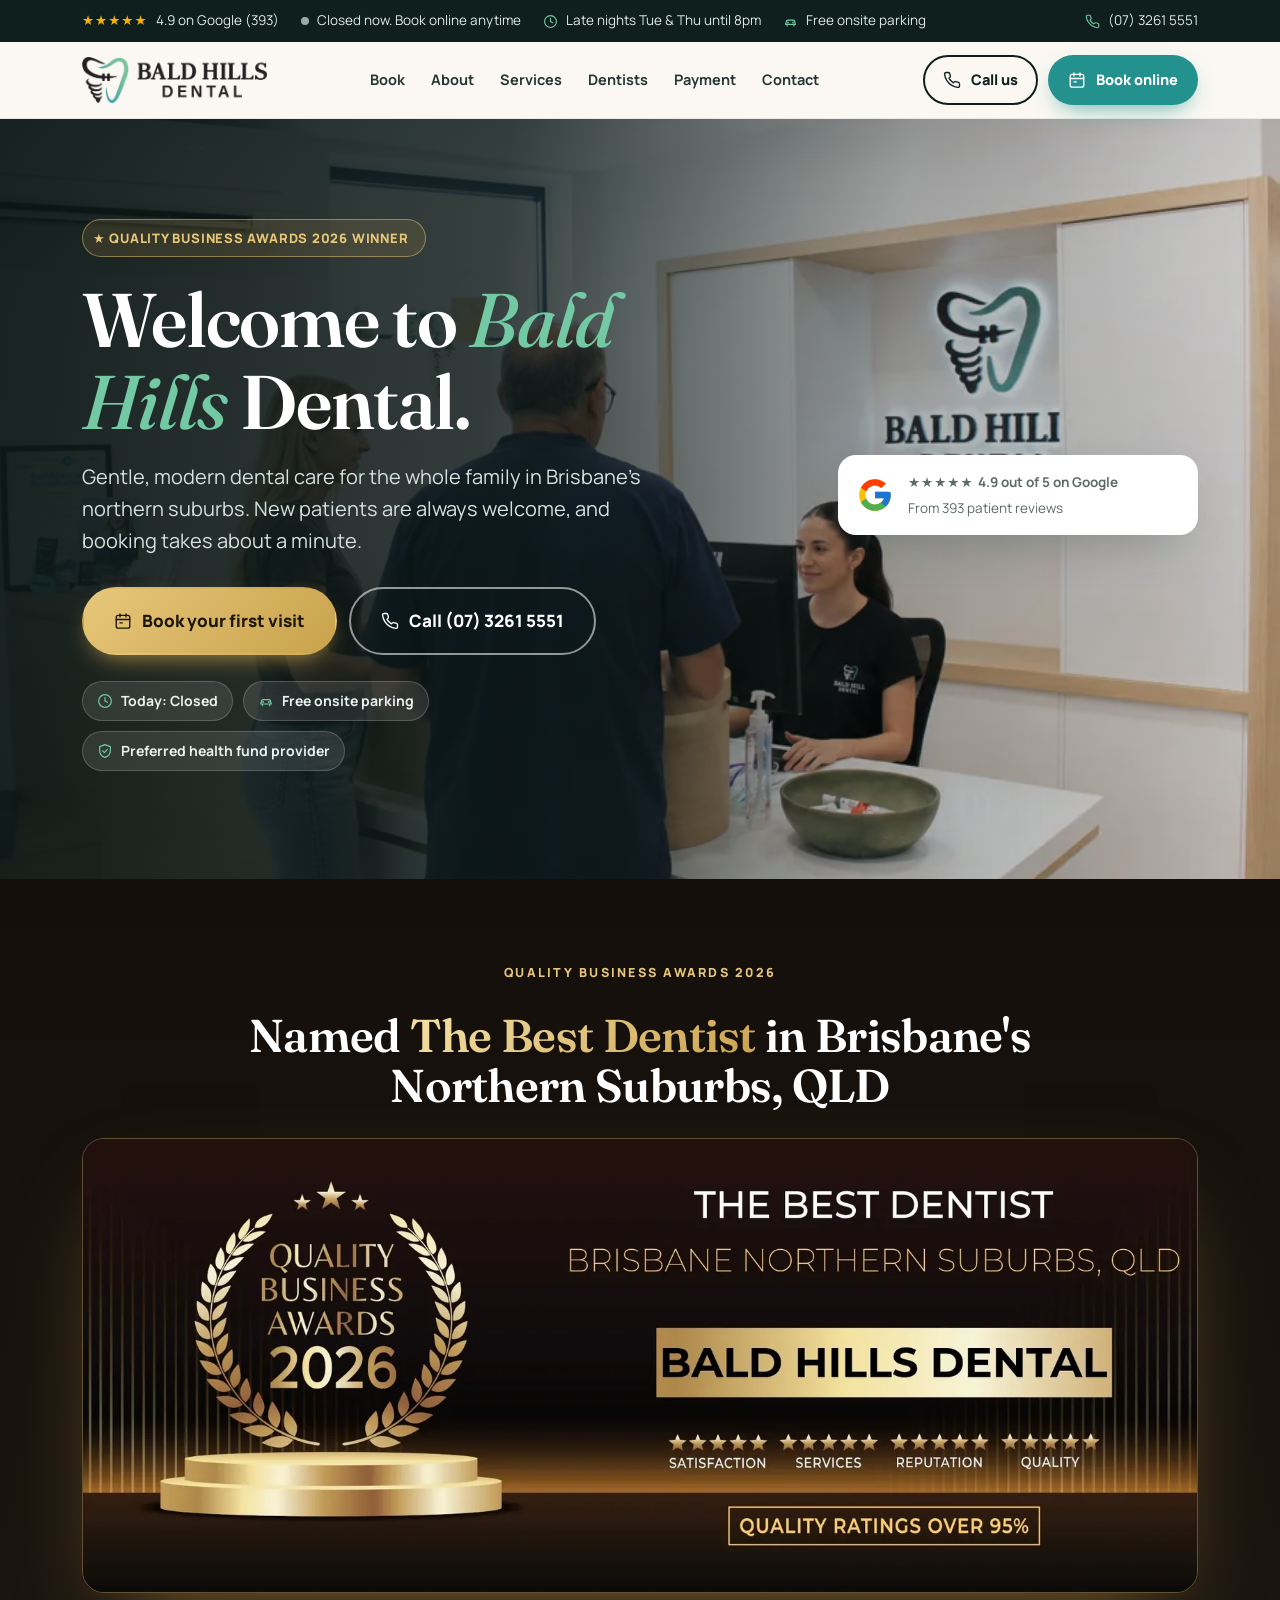
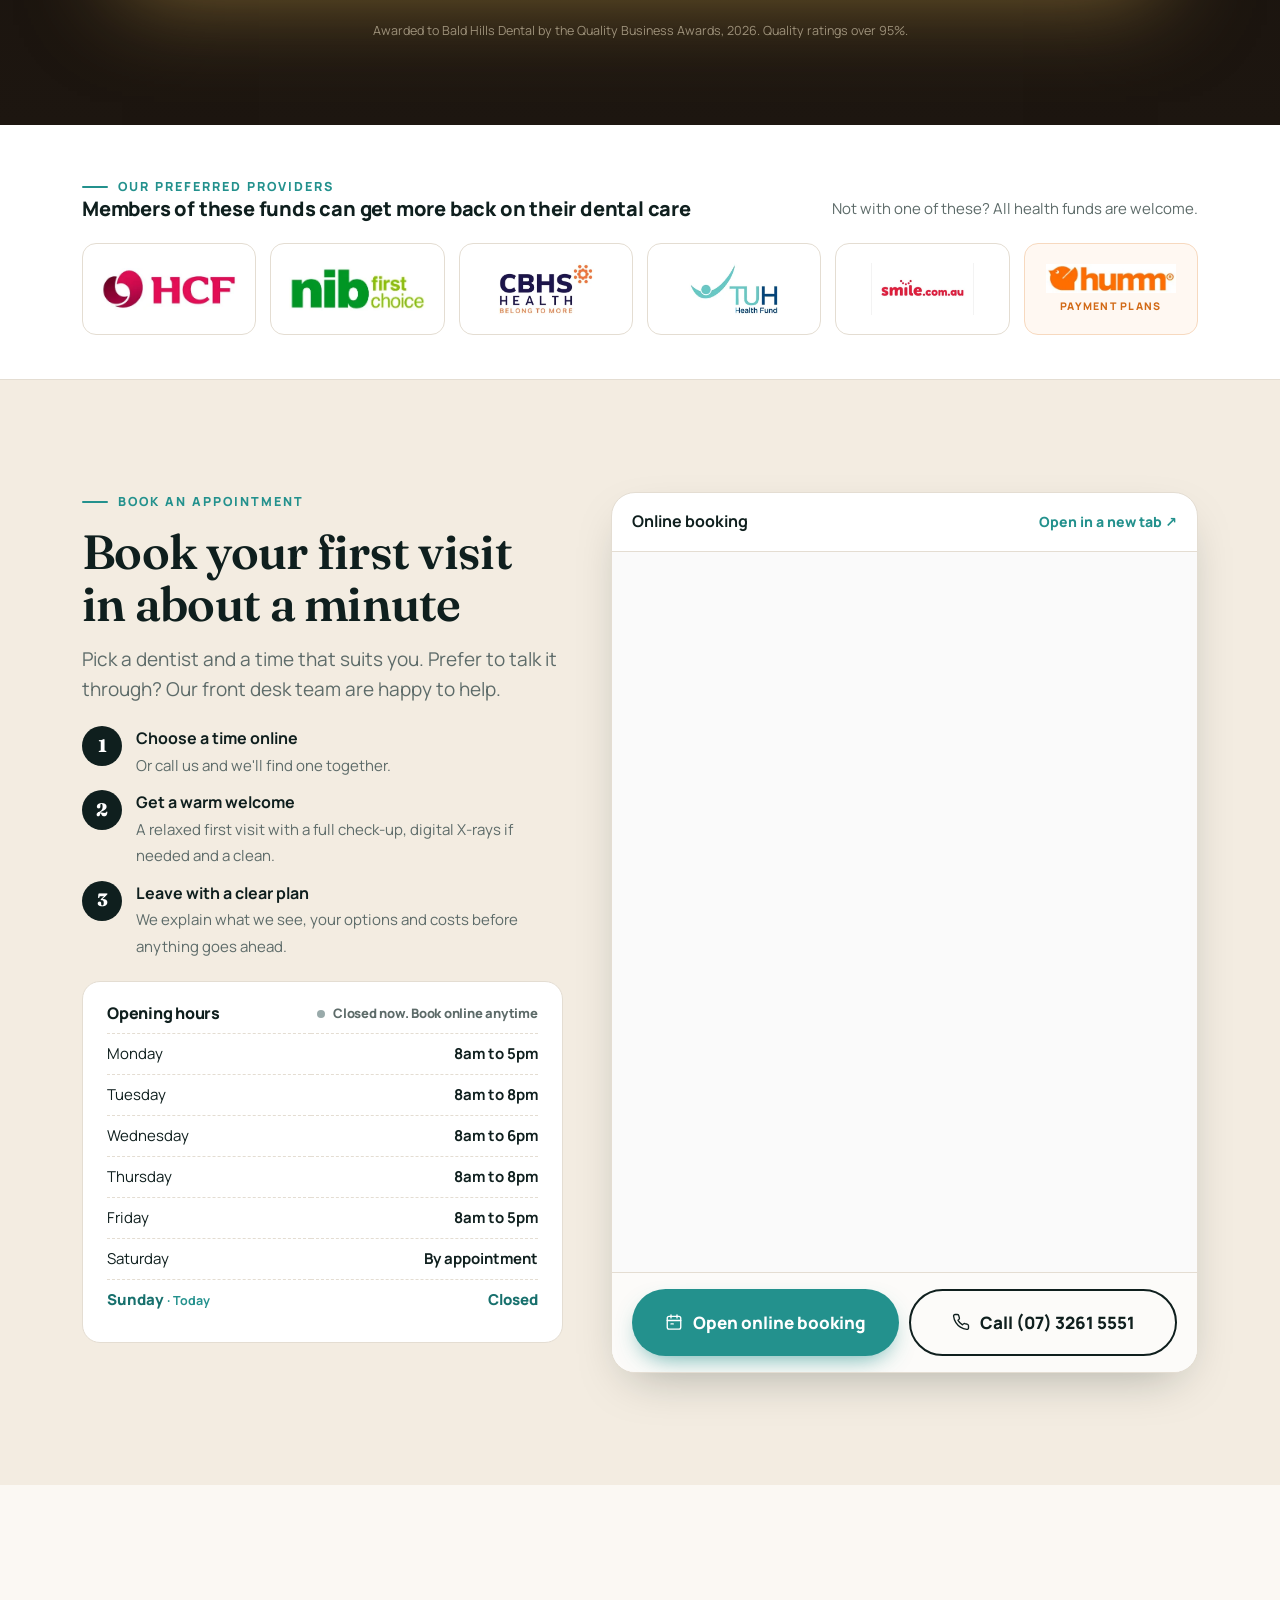
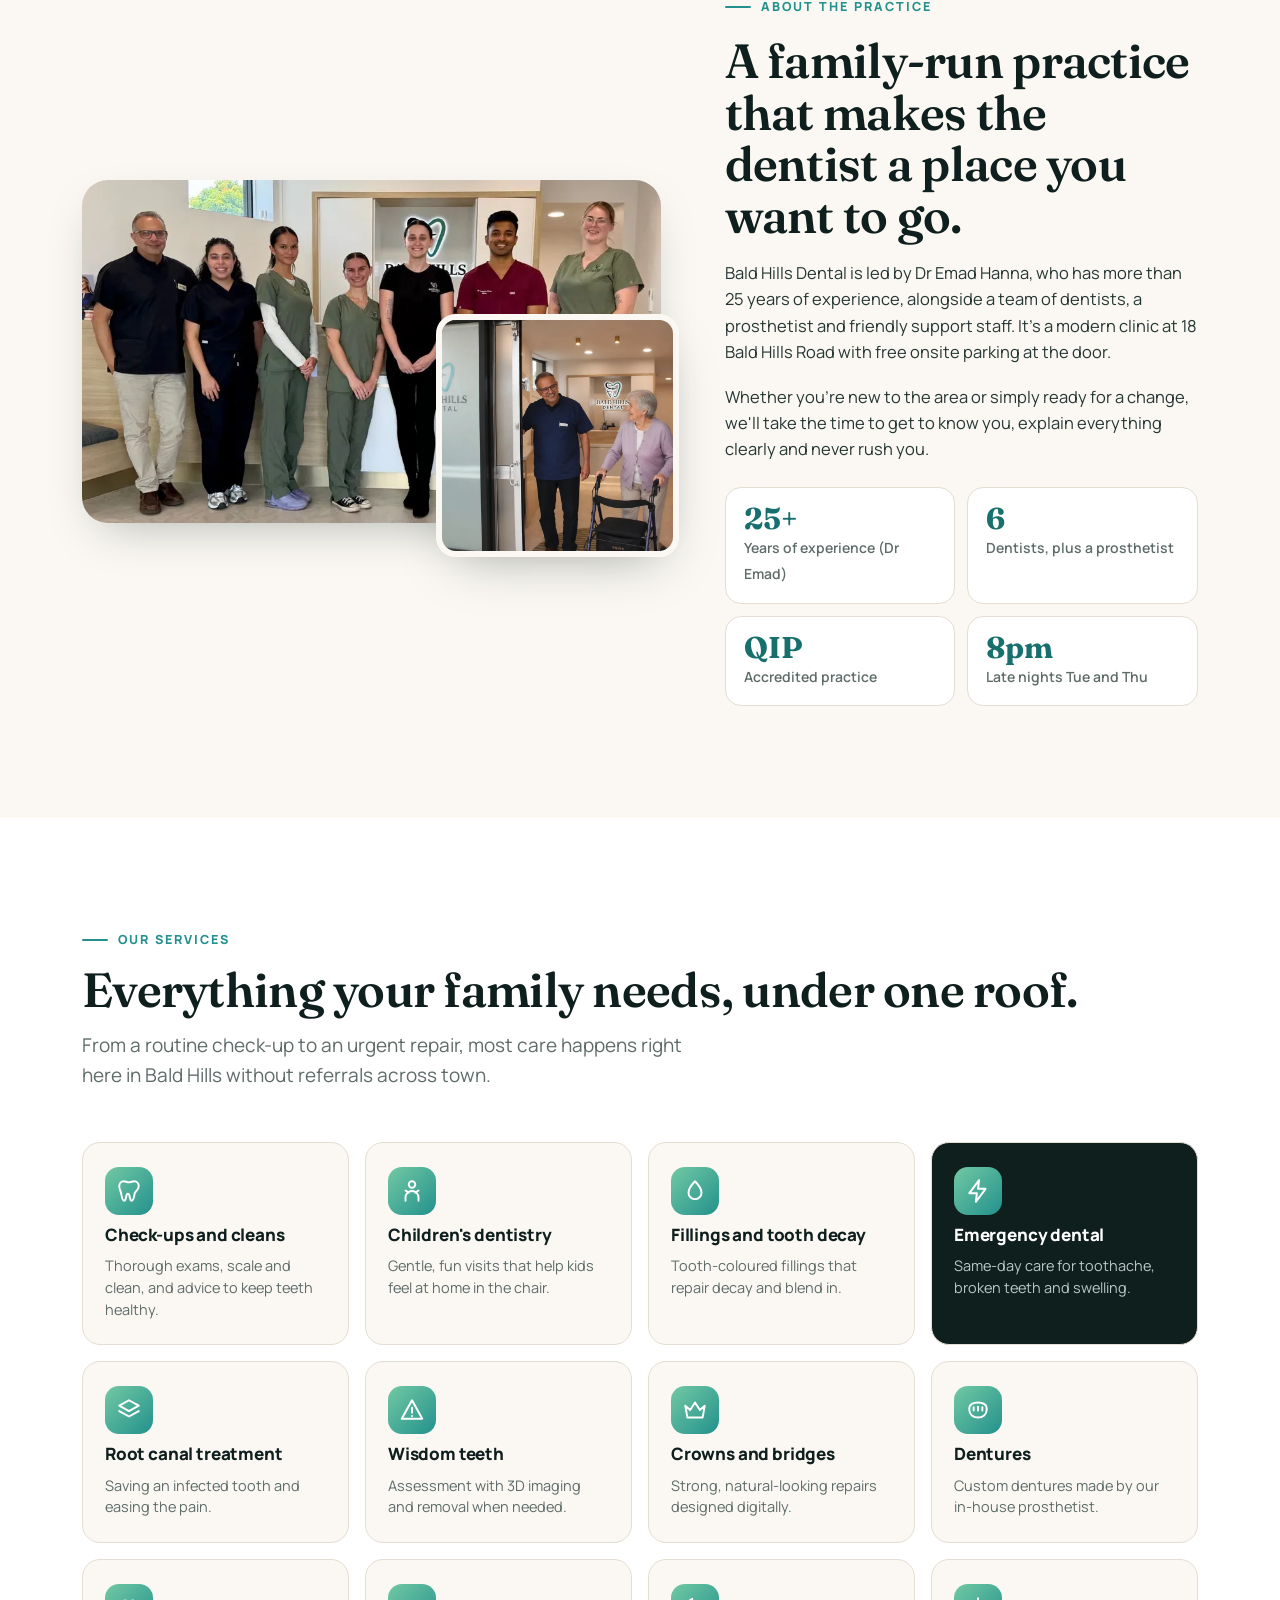
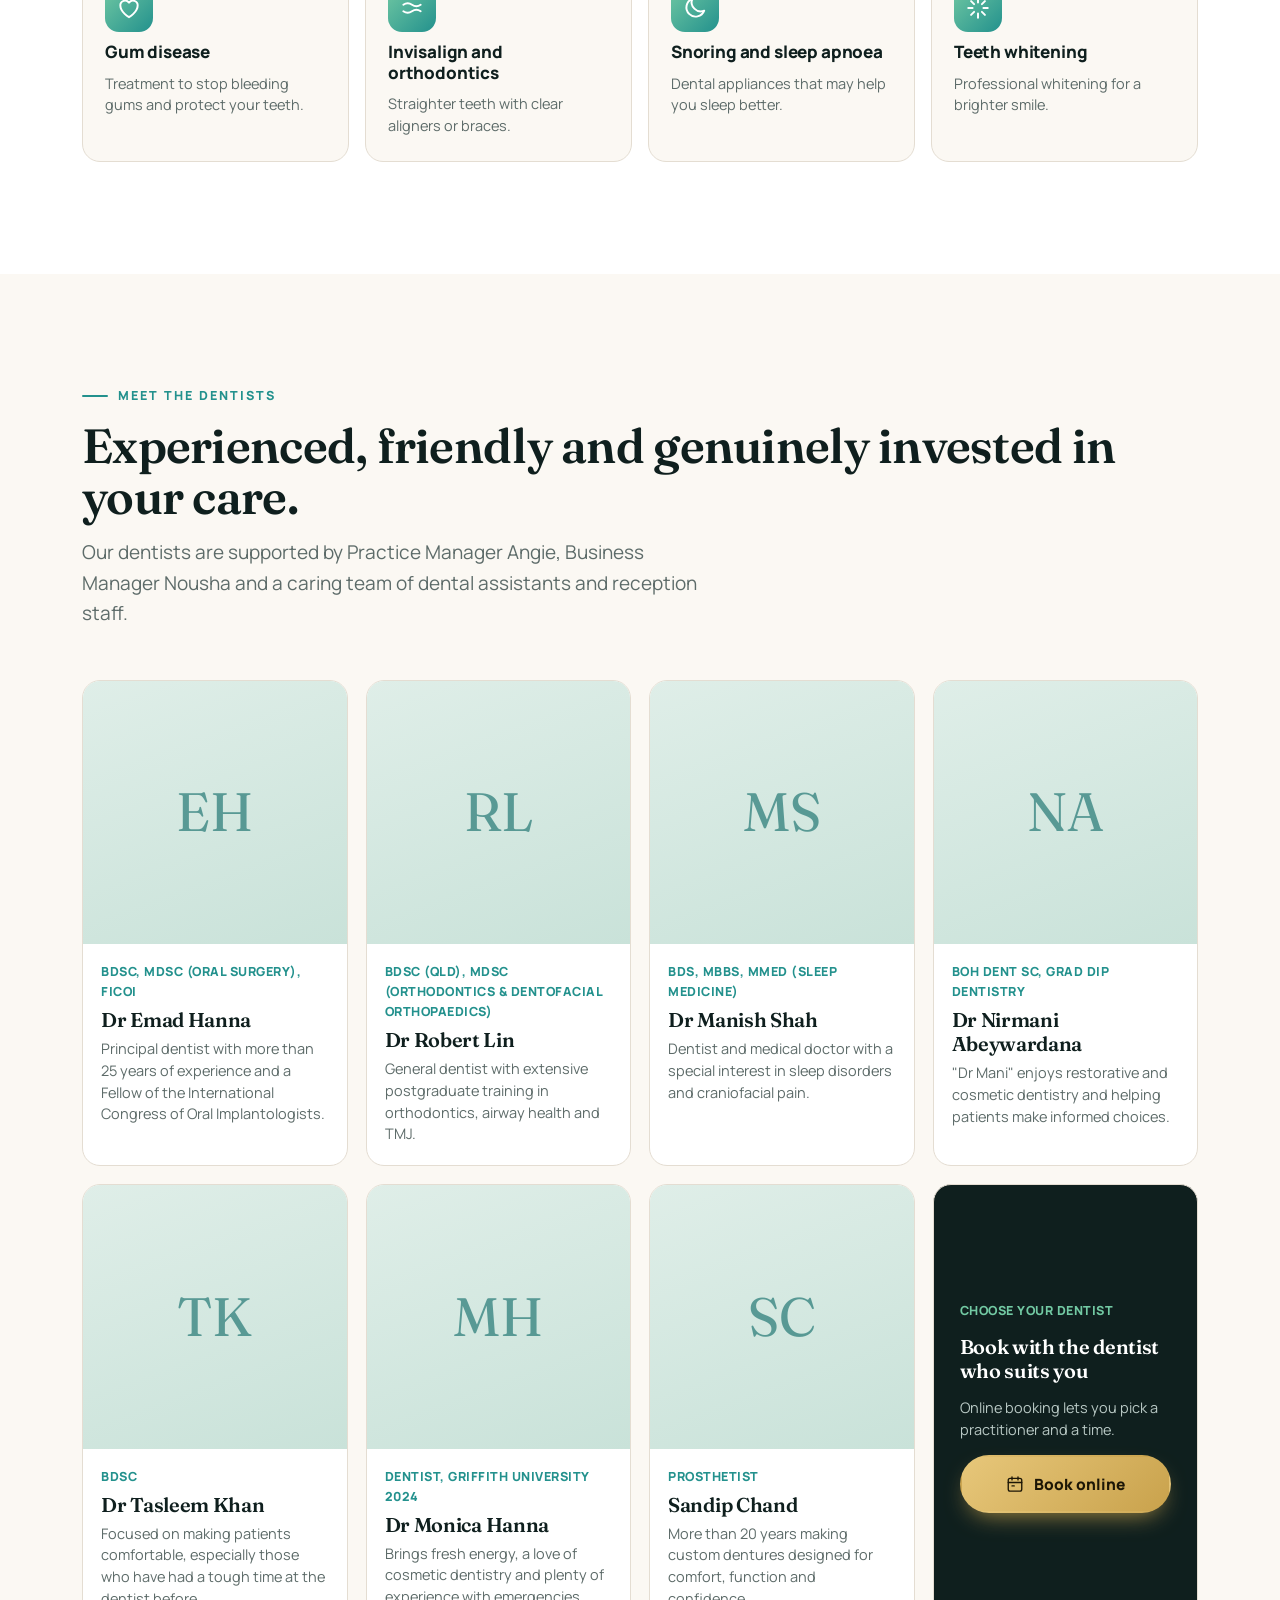
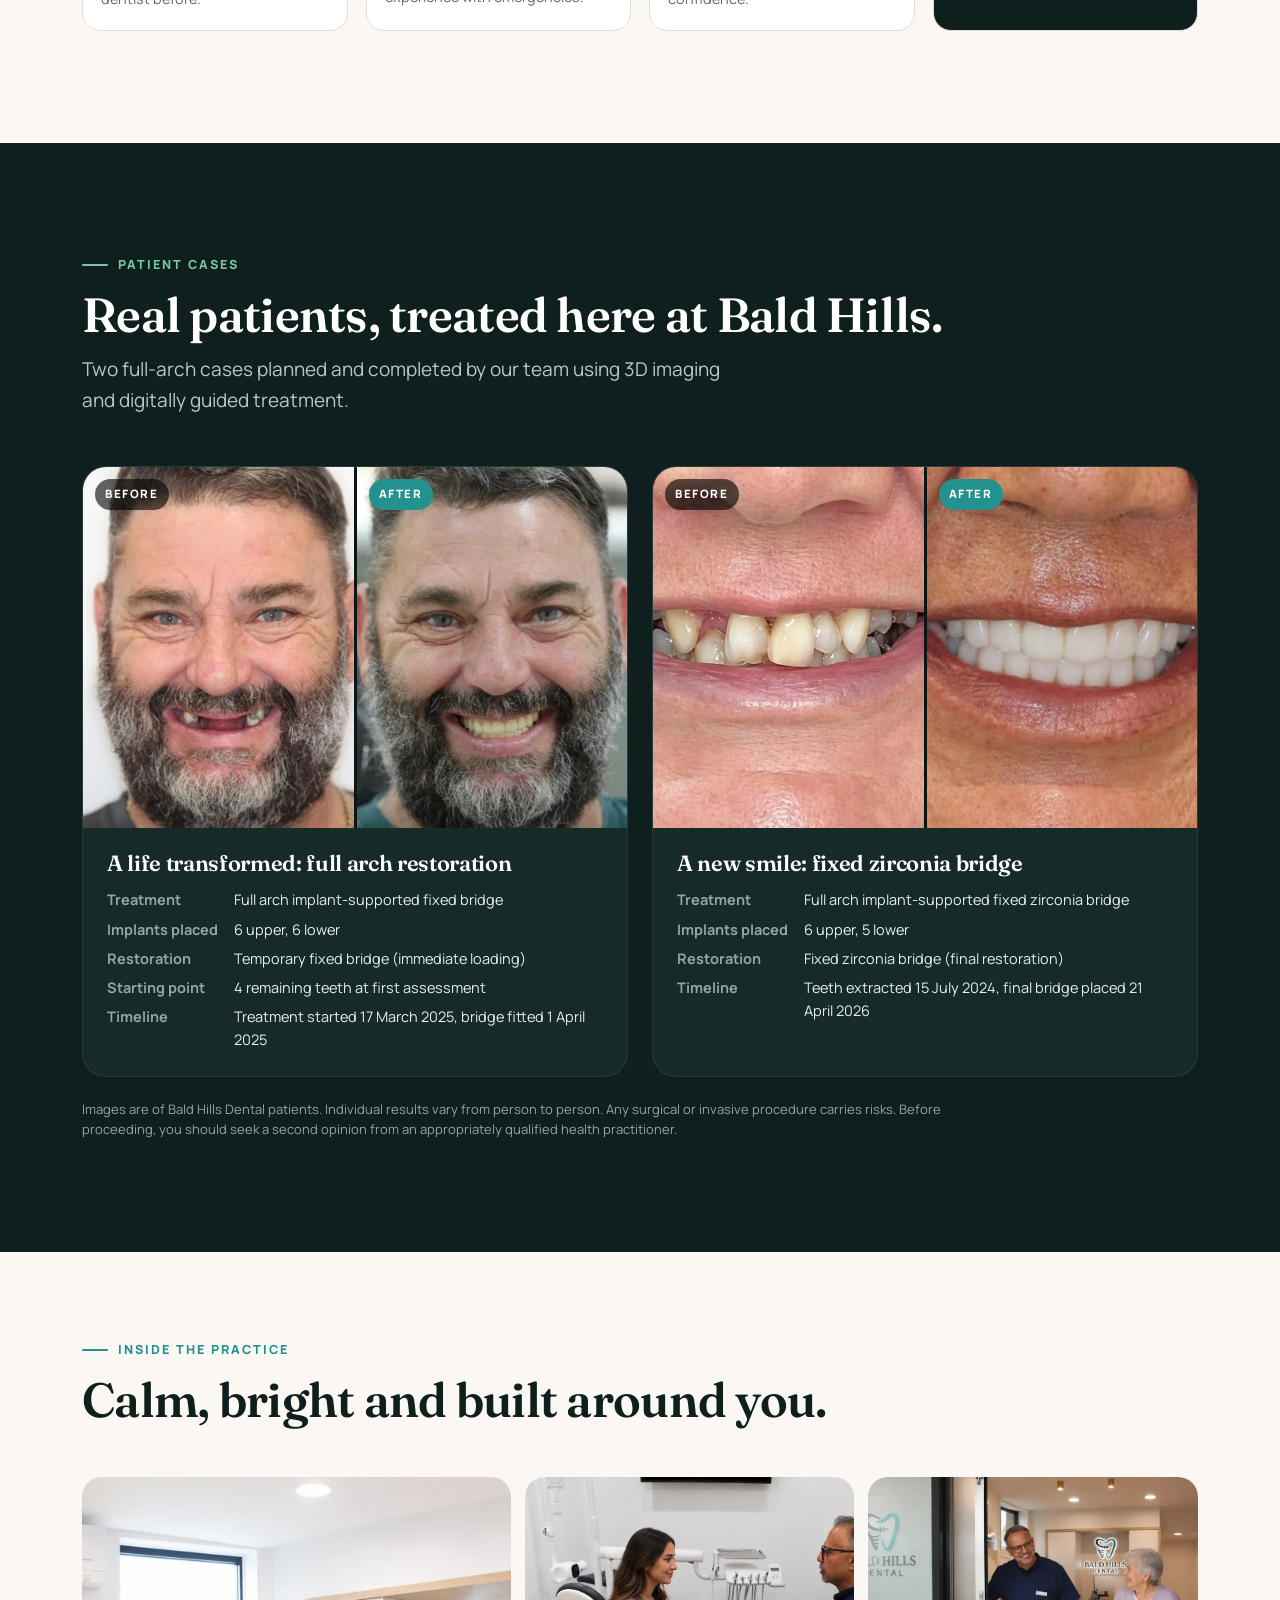
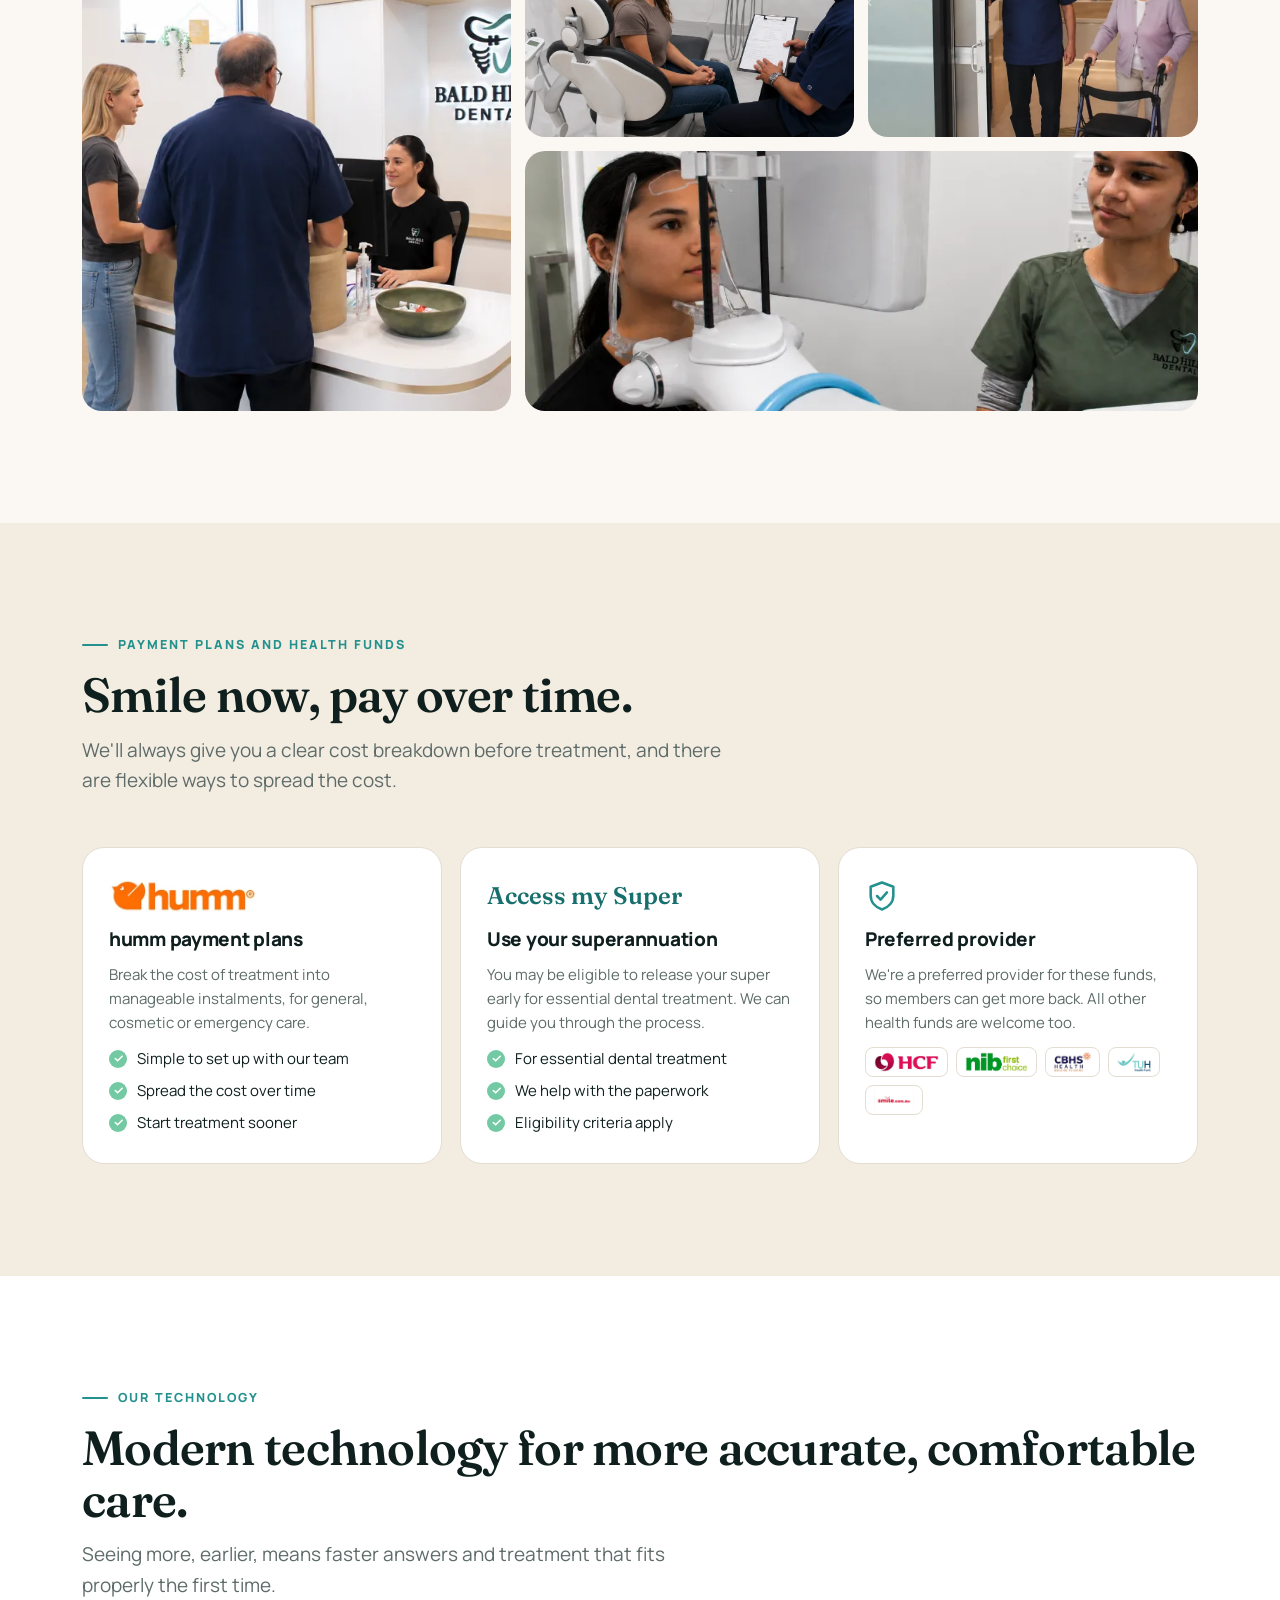
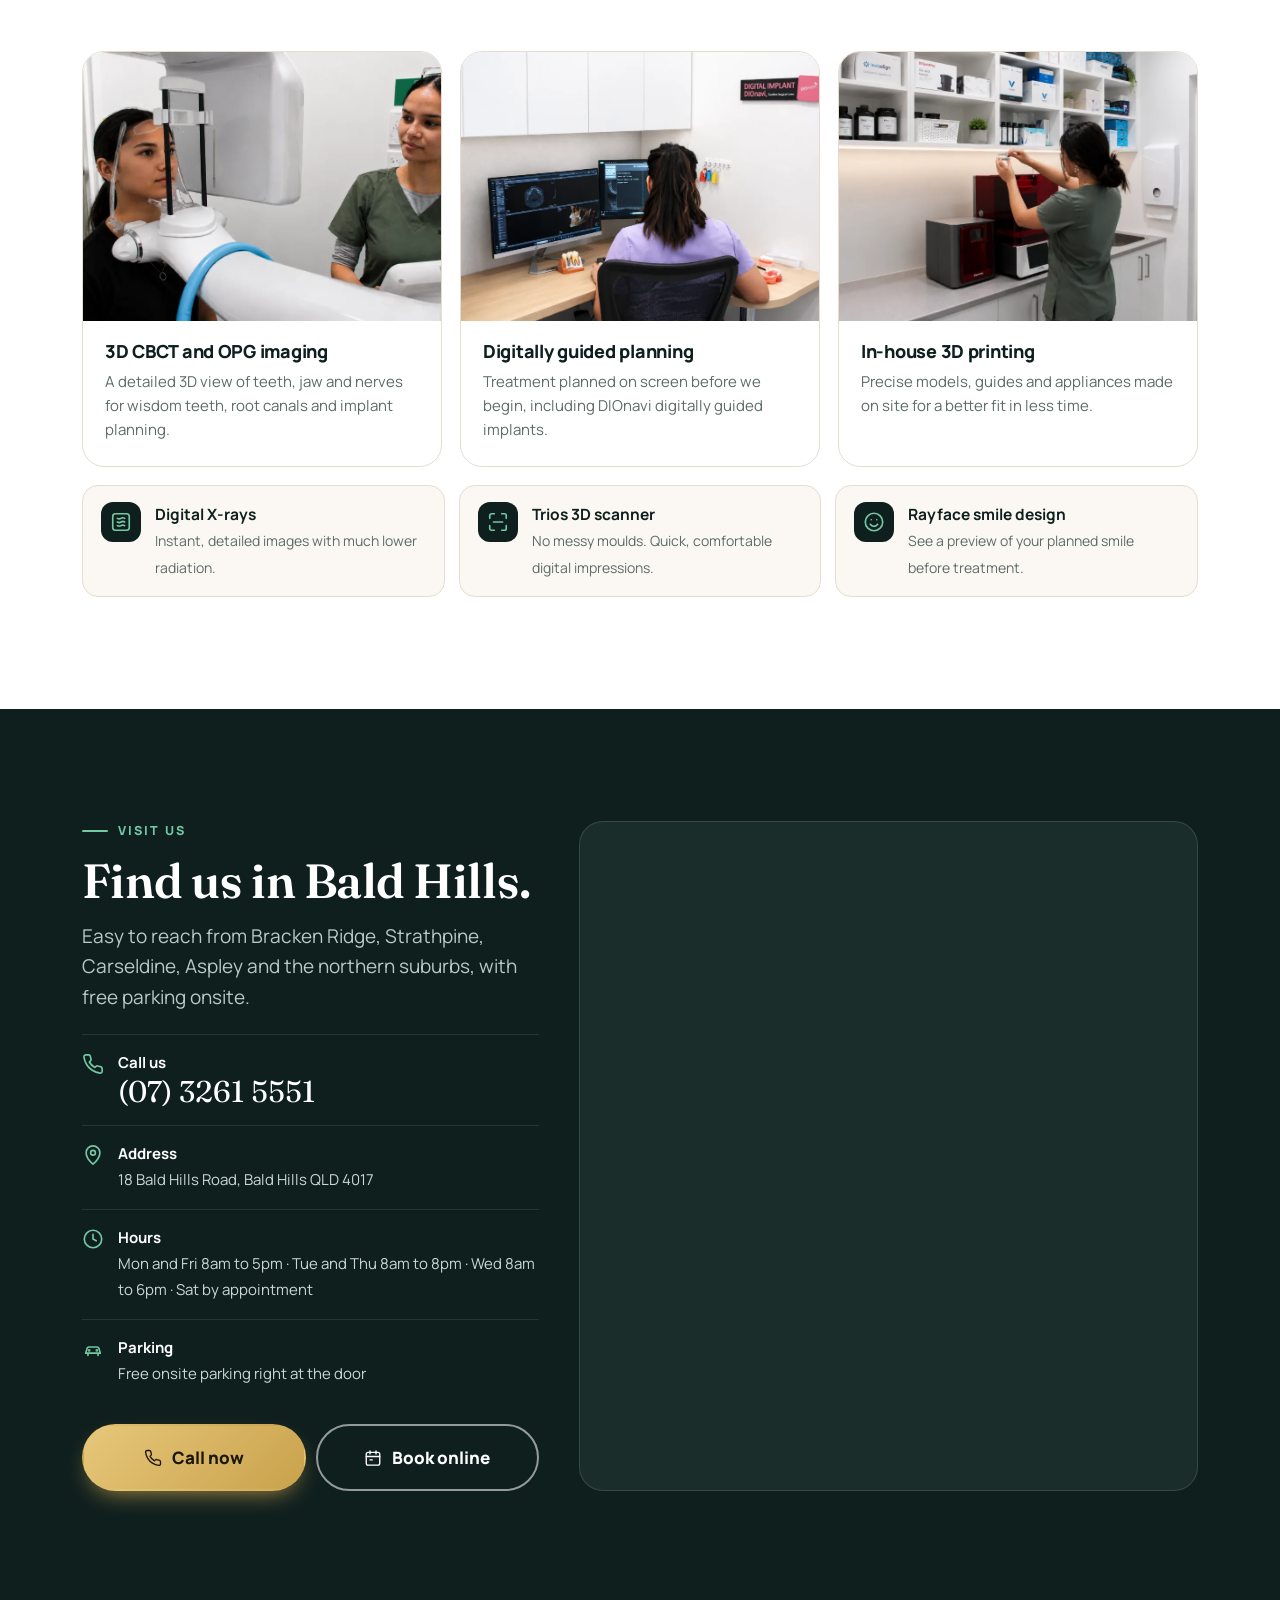
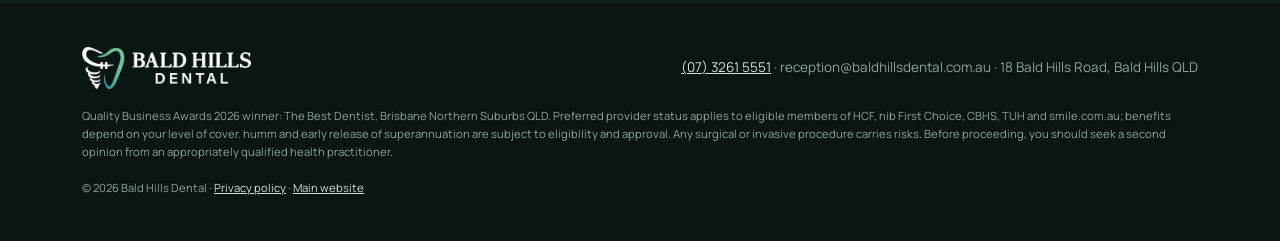
==== commit 45a822d0: "Add files via upload" ====
--- a/new-patients/index.html
+++ b/new-patients/index.html
@@ -49,7 +49,7 @@
   <div class="hero-bg"><img src="../assets/images/reception.webp" alt="" width="934" height="687" fetchpriority="high"></div>
   <div class="wrap">
     <div>
-      <span class="hero-award-pill"><img src="../assets/images/award-badge.webp" alt="" width="34" height="26">Quality Business Awards 2026 winner</span>
+      <span class="hero-award-pill">★ Quality Business Awards 2026 winner</span>
       <h1>Welcome to <em>Bald Hills</em> Dental.</h1>
       <p class="sub">Gentle, modern dental care for the whole family in Brisbane's northern suburbs. New patients are always welcome, and booking takes about a minute.</p>
       <div class="hero-ctas"><a class="btn btn-gold btn-lg js-book " href="https://www.ultimoht.net.au/webappointment/PatientDetails.aspx?DentalOfficeID=16752235" target="_blank" rel="noopener" data-loc="hero"><svg viewBox="0 0 24 24" fill="none" stroke="currentColor" stroke-width="1.8" stroke-linecap="round" stroke-linejoin="round" aria-hidden="true"><rect x="3" y="4.5" width="18" height="17" rx="2.5"/><path d="M16 2.5v4M8 2.5v4M3 10h18M8 14.5h3"/></svg>Book your first visit</a><a class="btn btn-ghost btn-lg js-call " href="tel:0732615551" data-loc="hero"><svg viewBox="0 0 24 24" fill="none" stroke="currentColor" stroke-width="1.8" stroke-linecap="round" stroke-linejoin="round" aria-hidden="true"><path d="M22 16.9v3a2 2 0 0 1-2.2 2 19.8 19.8 0 0 1-8.6-3.1 19.5 19.5 0 0 1-6-6A19.8 19.8 0 0 1 2.1 4.2 2 2 0 0 1 4.1 2h3a2 2 0 0 1 2 1.7c.1.9.4 1.8.7 2.7a2 2 0 0 1-.5 2.1L8 9.8a16 16 0 0 0 6 6l1.3-1.3a2 2 0 0 1 2.1-.4c.9.3 1.8.6 2.7.7a2 2 0 0 1 1.7 2z"/></svg>Call (07) 3261 5551</a></div>
@@ -60,10 +60,6 @@
       </div>
     </div>
     <div class="hero-side">
-      <div class="badge-card">
-        <img src="../assets/images/award-badge.webp" alt="Quality Business Awards 2026 Winner badge" width="500" height="383">
-        <div><div class="t1">The Best Dentist, Brisbane Northern Suburbs</div><div class="t2">Quality Business Awards 2026</div></div>
-      </div>
       <a class="review-card" data-reviews-link href="#" target="_blank" rel="noopener"><svg class="g" viewBox="0 0 48 48" aria-hidden="true"><path fill="#FFC107" d="M43.6 20.5H42V20H24v8h11.3C33.7 32.7 29.2 36 24 36c-6.6 0-12-5.4-12-12s5.4-12 12-12c3.1 0 5.8 1.2 7.9 3.1l5.7-5.7C34 6.1 29.3 4 24 4 12.9 4 4 12.9 4 24s8.9 20 20 20 20-8.9 20-20c0-1.3-.1-2.4-.4-3.5z"/><path fill="#FF3D00" d="M6.3 14.7l6.6 4.8C14.7 15.1 19 12 24 12c3.1 0 5.8 1.2 7.9 3.1l5.7-5.7C34 6.1 29.3 4 24 4 16.3 4 9.7 8.3 6.3 14.7z"/><path fill="#4CAF50" d="M24 44c5.2 0 9.9-2 13.4-5.2l-6.2-5.2C29.2 35.1 26.7 36 24 36c-5.2 0-9.6-3.3-11.3-8l-6.5 5C9.5 39.6 16.2 44 24 44z"/><path fill="#1976D2" d="M43.6 20.5H42V20H24v8h11.3c-.8 2.2-2.2 4.2-4.1 5.6l6.2 5.2C37 39.2 44 34 44 24c0-1.3-.1-2.4-.4-3.5z"/></svg><div><strong><span class="stars" data-stars>★★★★★ </span><span data-reviews-title>Read our Google reviews</span></strong><span data-reviews-sub>See what local patients say</span></div></a>
     </div>
   </div>
